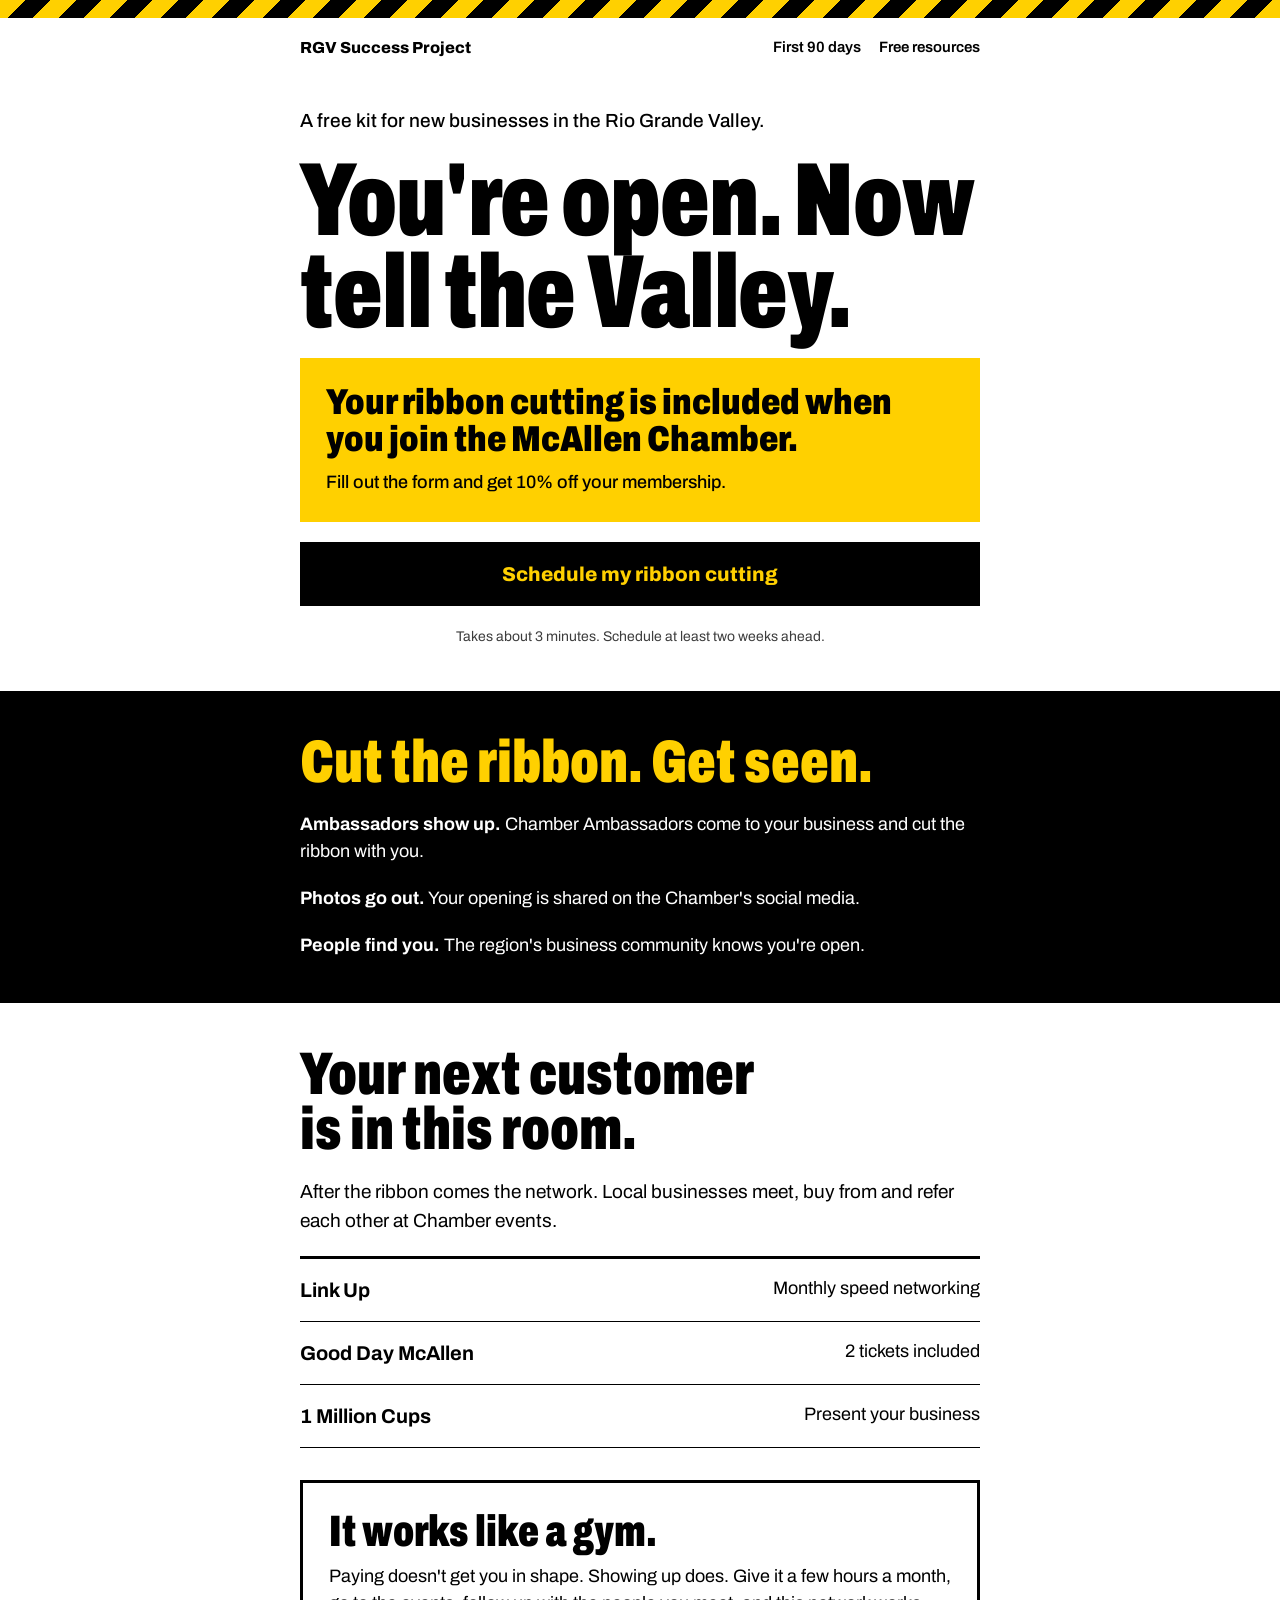
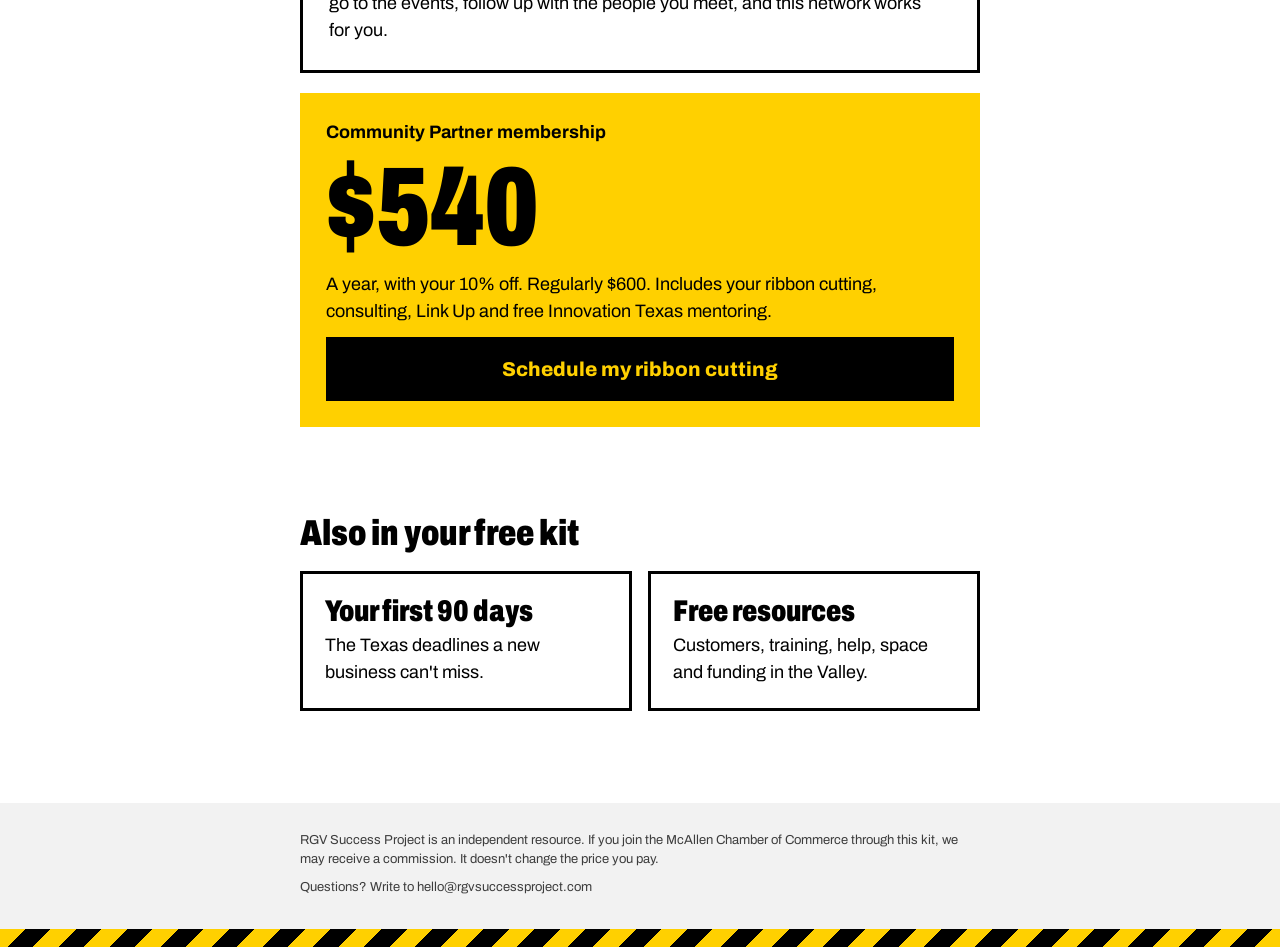
==== index.html @ 072a5bae "Add files via upload" ====
<!doctype html>
<html lang="en">
<head>
<meta charset="utf-8">
<meta name="viewport" content="width=device-width, initial-scale=1">
<title>RGV Success Project</title>
<meta name="description" content="A free kit for new businesses in the Rio Grande Valley: your ribbon cutting, your first 90 days and free local resources.">
<meta property="og:title" content="RGV Success Project">
<meta property="og:description" content="A free kit for new businesses in the Rio Grande Valley: your ribbon cutting, your first 90 days and free local resources.">
<link rel="icon" href="data:image/svg+xml,%3Csvg xmlns='http://www.w3.org/2000/svg' viewBox='0 0 32 32'%3E%3Crect width='32' height='32' fill='%23FFD000'/%3E%3Cpath d='M0 32L32 0v10L10 32z' fill='%23000'/%3E%3C/svg%3E">
<link rel="preconnect" href="https://fonts.googleapis.com">
<link rel="preconnect" href="https://fonts.gstatic.com" crossorigin>
<link rel="stylesheet" href="https://fonts.googleapis.com/css2?family=Archivo:wdth,wght@62..125,400..900&display=swap">
<link rel="stylesheet" href="style.css">
</head>
<body>
<div class="stripe"></div>
<header class="wrap top">
<a class="brand" href="./">RGV Success Project</a>
<nav class="nav"><a href="checklist/">First 90 days</a><a href="resources/">Free resources</a></nav>
</header>
<main>
<section class="wrap section" style="padding-top:28px">
<p style="font-size:19px;font-weight:500">A free kit for new businesses in the Rio Grande Valley.</p>
<h1 class="big">You&#39;re open. Now tell the Valley.</h1>
<div class="box-sun">
<div class="h3" style="font-stretch:80%;line-height:1.02">Your ribbon cutting is included when you join the McAllen Chamber.</div>
<p style="font-weight:500">Fill out the form and get 10% off your membership.</p>
</div>
<a class="btn" href="https://forms.gle/CHQtYJaeCCnxUNzc7">Schedule my ribbon cutting</a>
<p class="note" style="text-align:center">Takes about 3 minutes. Schedule at least two weeks ahead.</p>
</section>

<section class="dark"><div class="wrap section">
<h2 class="h2">Cut the ribbon. Get seen.</h2>
<p><strong>Ambassadors show up.</strong> Chamber Ambassadors come to your business and cut the ribbon with you.</p>
<p><strong>Photos go out.</strong> Your opening is shared on the Chamber&#39;s social media.</p>
<p><strong>People find you.</strong> The region&#39;s business community knows you&#39;re open.</p>
</div></section>

<section class="wrap section">
<h2 class="h2">Your next customer is in this room.</h2>
<p class="lead">After the ribbon comes the network. Local businesses meet, buy from and refer each other at Chamber events.</p>
<div class="rows">
<div class="row"><b>Link Up</b><span>Monthly speed networking</span></div>
<div class="row"><b>Good Day McAllen</b><span>2 tickets included</span></div>
<div class="row"><b>1 Million Cups</b><span>Present your business</span></div>
</div>
<div class="box-line" style="margin-top:12px">
<h2 class="h3" style="font-size:44px;font-stretch:70%">It works like a gym.</h2>
<p>Paying doesn&#39;t get you in shape. Showing up does. Give it a few hours a month, go to the events, follow up with the people you meet, and this network works for you.</p>
</div>
<div class="box-sun">
<div style="font-weight:700">Community Partner membership</div>
<div class="price">$540</div>
<p>A year, with your 10% off. Regularly $600. Includes your ribbon cutting, consulting, Link Up and free Innovation Texas mentoring.</p>
<a class="btn" href="https://forms.gle/CHQtYJaeCCnxUNzc7">Schedule my ribbon cutting</a>
</div>
</section>

<section class="wrap section">
<h2 class="h3">Also in your free kit</h2>
<div class="kit">
<a href="checklist/"><span class="h3">Your first 90 days</span><span>The Texas deadlines a new business can&#39;t miss.</span></a>
<a href="resources/"><span class="h3">Free resources</span><span>Customers, training, help, space and funding in the Valley.</span></a>
</div>
</section>
</main>
<footer class="foot"><div class="wrap">
<p>RGV Success Project is an independent resource. If you join the McAllen Chamber of Commerce through this kit, we may receive a commission. It doesn&#39;t change the price you pay.</p>
<p>Questions? Write to hello@rgvsuccessproject.com</p>
</div></footer>
<div class="stripe"></div>
</body>
</html>
---- style.css ----
:root{--ink:#000;--paper:#fff;--sun:#FFD000;--mist:#F2F2F2;--mute:#3D3D3D;--link:#1D4ED8;color-scheme:light}
*{box-sizing:border-box}
html{-webkit-text-size-adjust:100%}
body{margin:0;font-family:'Archivo',Arial,sans-serif;color:var(--ink);background:var(--paper);font-size:18px;line-height:1.5}
a{color:var(--link)}
h1,h2,h3{text-wrap:balance;margin:0}
p{text-wrap:pretty;margin:0}
.stripe{height:18px;background:repeating-linear-gradient(135deg,var(--sun) 0 18px,var(--ink) 18px 36px)}
.wrap{max-width:720px;margin:0 auto;padding-inline:20px}
.top{display:flex;justify-content:space-between;align-items:center;gap:16px;flex-wrap:wrap;padding-block:18px}
.brand{font-weight:800;font-size:16px;color:var(--ink);text-decoration:none}
.nav{display:flex;gap:18px;font-size:15px;font-weight:600}
.nav a{color:var(--ink);text-decoration:none;border-bottom:2px solid transparent}
.nav a:hover,.nav a[aria-current]{border-color:var(--ink)}
.big{font-size:clamp(56px,14vw,104px);line-height:.88;font-weight:900;font-stretch:70%;letter-spacing:-.01em}
.h2{font-size:clamp(40px,9vw,60px);line-height:.92;font-weight:900;font-stretch:70%}
.h3{font-size:clamp(28px,6vw,36px);line-height:1;font-weight:900;font-stretch:75%}
.lead{font-size:19px;line-height:1.55;max-width:60ch}
.section{padding-block:44px;display:flex;flex-direction:column;gap:20px}
.dark{background:var(--ink);color:#fff}
.dark .h2{color:var(--sun)}
.box-sun{background:var(--sun);padding:26px;display:flex;flex-direction:column;gap:12px}
.box-line{border:3px solid var(--ink);padding:26px;display:flex;flex-direction:column;gap:10px}
.btn{display:flex;align-items:center;justify-content:center;min-height:64px;padding:0 20px;background:var(--ink);color:var(--sun);font-size:20px;font-weight:800;text-decoration:none;text-align:center}
.btn:hover{color:#fff}
.note{font-size:14px;color:var(--mute)}
.rows{display:flex;flex-direction:column;border-top:3px solid var(--ink)}
.row{padding:16px 0;border-bottom:1px solid var(--ink);display:flex;justify-content:space-between;gap:12px;flex-wrap:wrap}
.row b{font-size:20px}
.price{font-size:clamp(80px,20vw,112px);line-height:.9;font-weight:900;font-stretch:70%}
.steps{display:flex;flex-direction:column;gap:18px}
.step{display:flex;gap:16px;align-items:flex-start}
.num{flex:none;width:44px;height:44px;background:var(--ink);color:var(--sun);display:flex;align-items:center;justify-content:center;font-size:21px;font-weight:900}
.step-t{font-size:30px;line-height:1;font-weight:900;font-stretch:75%}
.kit{display:grid;grid-template-columns:repeat(auto-fit,minmax(240px,1fr));gap:16px}
.kit a{display:flex;flex-direction:column;gap:6px;padding:22px;border:3px solid var(--ink);color:var(--ink);text-decoration:none}
.kit a:hover{background:var(--sun)}
.kit .h3{font-size:30px}
.foot{margin-top:48px;background:var(--mist);padding-block:28px 32px;font-size:13px;line-height:1.5;color:var(--mute)}
.foot .wrap{display:flex;flex-direction:column;gap:8px}
.foot a{color:var(--mute)}
.label{font-size:13px;font-weight:800;letter-spacing:.08em;text-transform:uppercase;padding-top:28px}
.checks{display:flex;flex-direction:column;border-top:3px solid var(--ink)}
.checks label{display:flex;gap:14px;align-items:flex-start;padding:16px 0;border-bottom:1px solid var(--ink);cursor:pointer}
.checks input{flex:none;width:24px;height:24px;margin:2px 0 0;accent-color:var(--ink)}
.checks input:checked+span{text-decoration:line-through;color:var(--mute)}
.chips{display:flex;flex-wrap:wrap;gap:8px}
.chips a{padding:8px 14px;border:2px solid var(--ink);color:var(--ink);text-decoration:none;font-weight:700;font-size:15px}
.chips a:hover{background:var(--sun)}
.cards{display:flex;flex-direction:column;border-top:3px solid var(--ink)}
.card{padding:18px 0;border-bottom:1px solid var(--ink);display:flex;flex-direction:column;gap:4px}
.card-h{display:flex;justify-content:space-between;align-items:baseline;gap:12px;flex-wrap:wrap}
.card-h b{font-size:20px}
.tag{flex:none;padding:3px 9px;background:var(--sun);font-size:13px;font-weight:800}
.tag.free{background:var(--ink);color:var(--sun)}
h2[id]{scroll-margin-top:16px}
@media (max-width:480px){body{font-size:17px}.box-sun,.box-line{padding:22px 18px}}
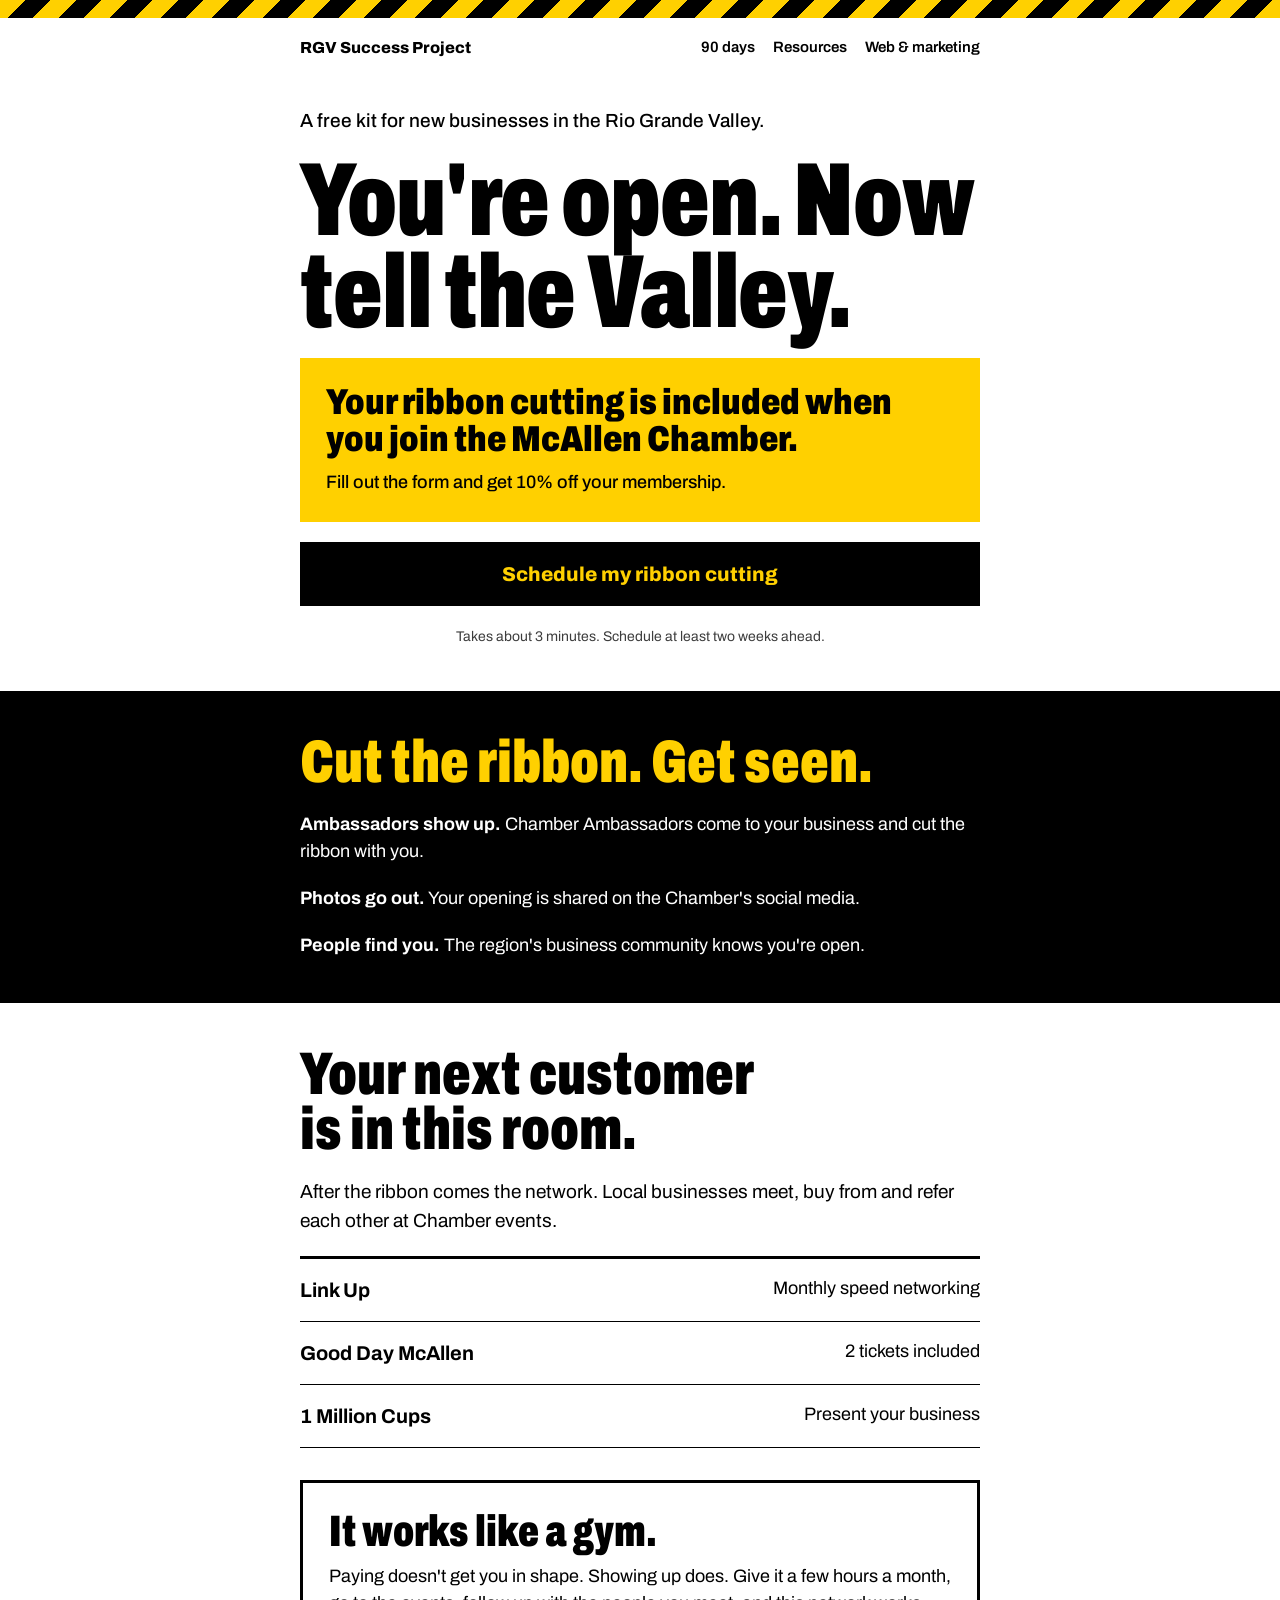
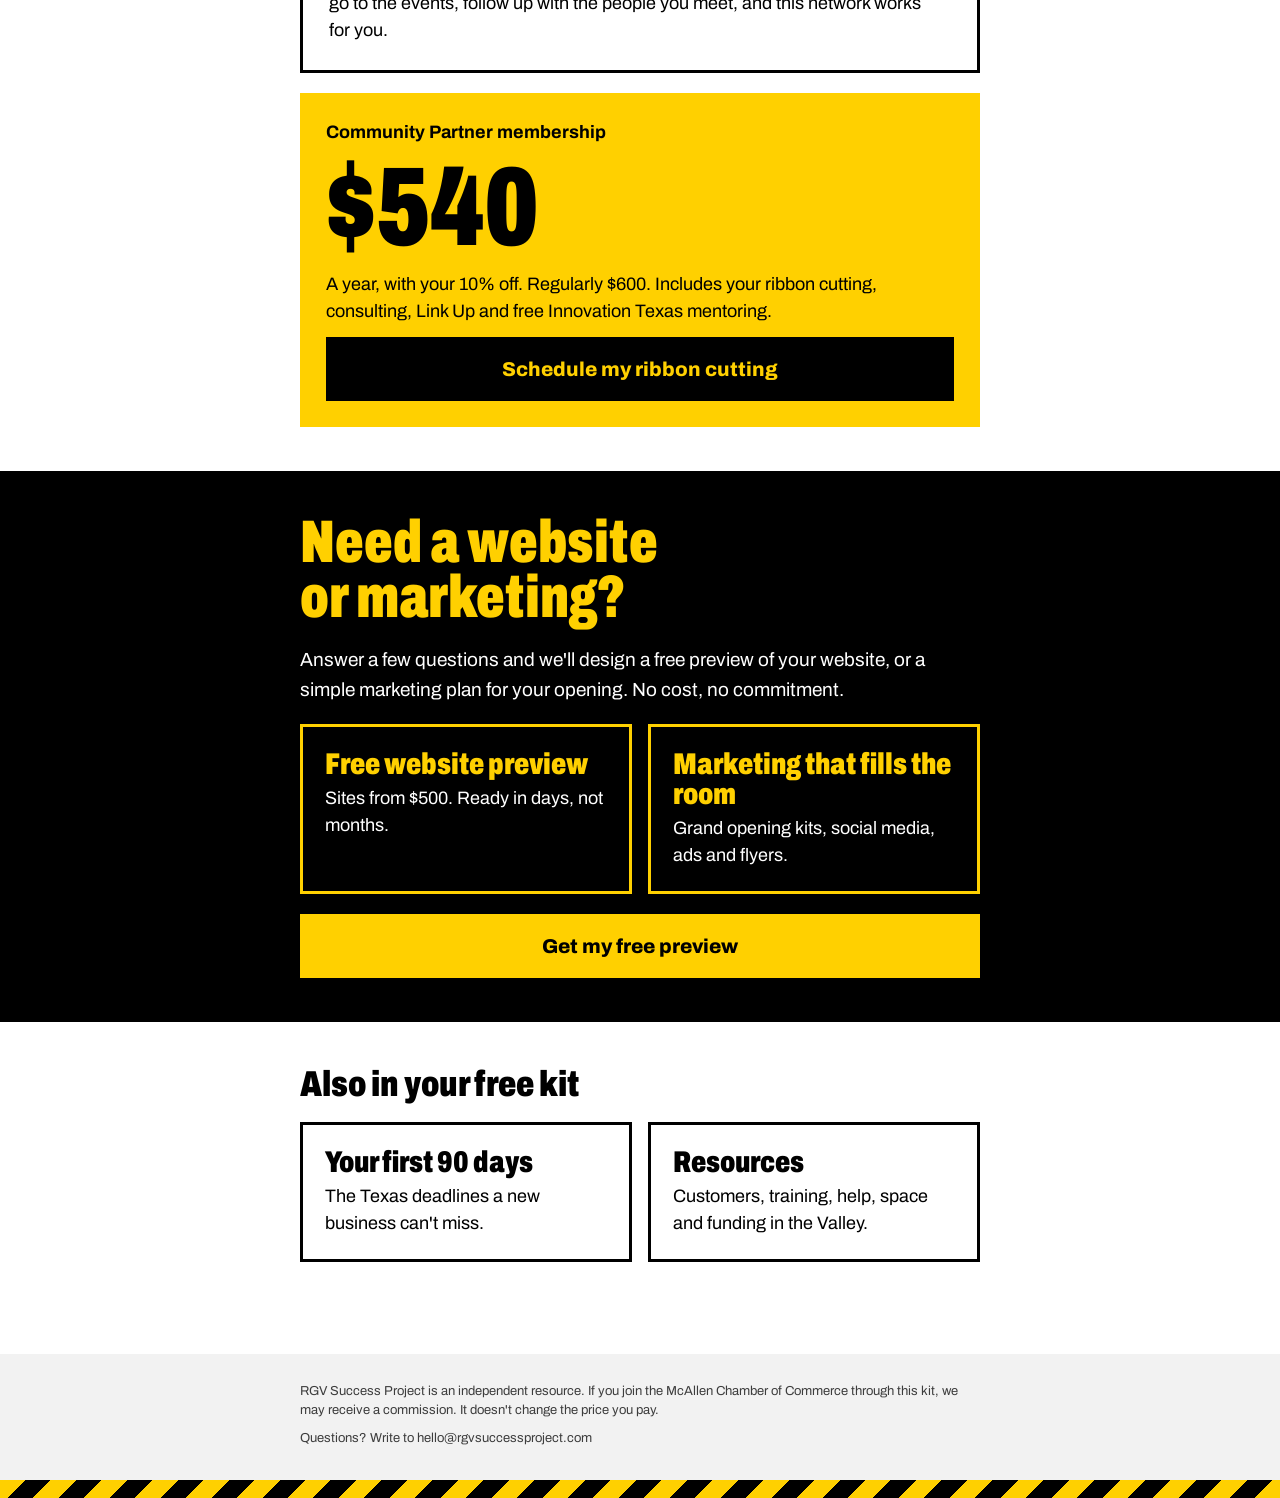
==== commit b1d2a610: "Add files via upload" ====
--- a/index.html
+++ b/index.html
@@ -17,7 +17,7 @@
 <div class="stripe"></div>
 <header class="wrap top">
 <a class="brand" href="./">RGV Success Project</a>
-<nav class="nav"><a href="checklist/">First 90 days</a><a href="resources/">Free resources</a></nav>
+<nav class="nav"><a href="checklist/">90 days</a><a href="resources/">Resources</a><a href="grow/">Web &amp; marketing</a></nav>
 </header>
 <main>
 <section class="wrap section" style="padding-top:28px">
@@ -58,11 +58,21 @@
 </div>
 </section>
 
+<section class="dark"><div class="wrap section">
+<h2 class="h2">Need a website or marketing?</h2>
+<p class="lead">Answer a few questions and we&#39;ll design a free preview of your website, or a simple marketing plan for your opening. No cost, no commitment.</p>
+<div class="kit">
+<a href="grow/#web" style="border-color:var(--sun);color:#fff"><span class="h3" style="color:var(--sun)">Free website preview</span><span>Sites from $500. Ready in days, not months.</span></a>
+<a href="grow/#marketing" style="border-color:var(--sun);color:#fff"><span class="h3" style="color:var(--sun)">Marketing that fills the room</span><span>Grand opening kits, social media, ads and flyers.</span></a>
+</div>
+<a class="btn" href="https://forms.gle/cYL2gvpMyrDG8BC86" style="background:var(--sun);color:var(--ink)">Get my free preview</a>
+</div></section>
+
 <section class="wrap section">
 <h2 class="h3">Also in your free kit</h2>
 <div class="kit">
 <a href="checklist/"><span class="h3">Your first 90 days</span><span>The Texas deadlines a new business can&#39;t miss.</span></a>
-<a href="resources/"><span class="h3">Free resources</span><span>Customers, training, help, space and funding in the Valley.</span></a>
+<a href="resources/"><span class="h3">Resources</span><span>Customers, training, help, space and funding in the Valley.</span></a>
 </div>
 </section>
 </main>
--- a/style.css
+++ b/style.css
@@ -54,4 +54,4 @@
 .tag{flex:none;padding:3px 9px;background:var(--sun);font-size:13px;font-weight:800}
 .tag.free{background:var(--ink);color:var(--sun)}
 h2[id]{scroll-margin-top:16px}
-@media (max-width:480px){body{font-size:17px}.box-sun,.box-line{padding:22px 18px}}
+@media (max-width:480px){body{font-size:17px}.nav{gap:14px;font-size:14px}.box-sun,.box-line{padding:22px 18px}}
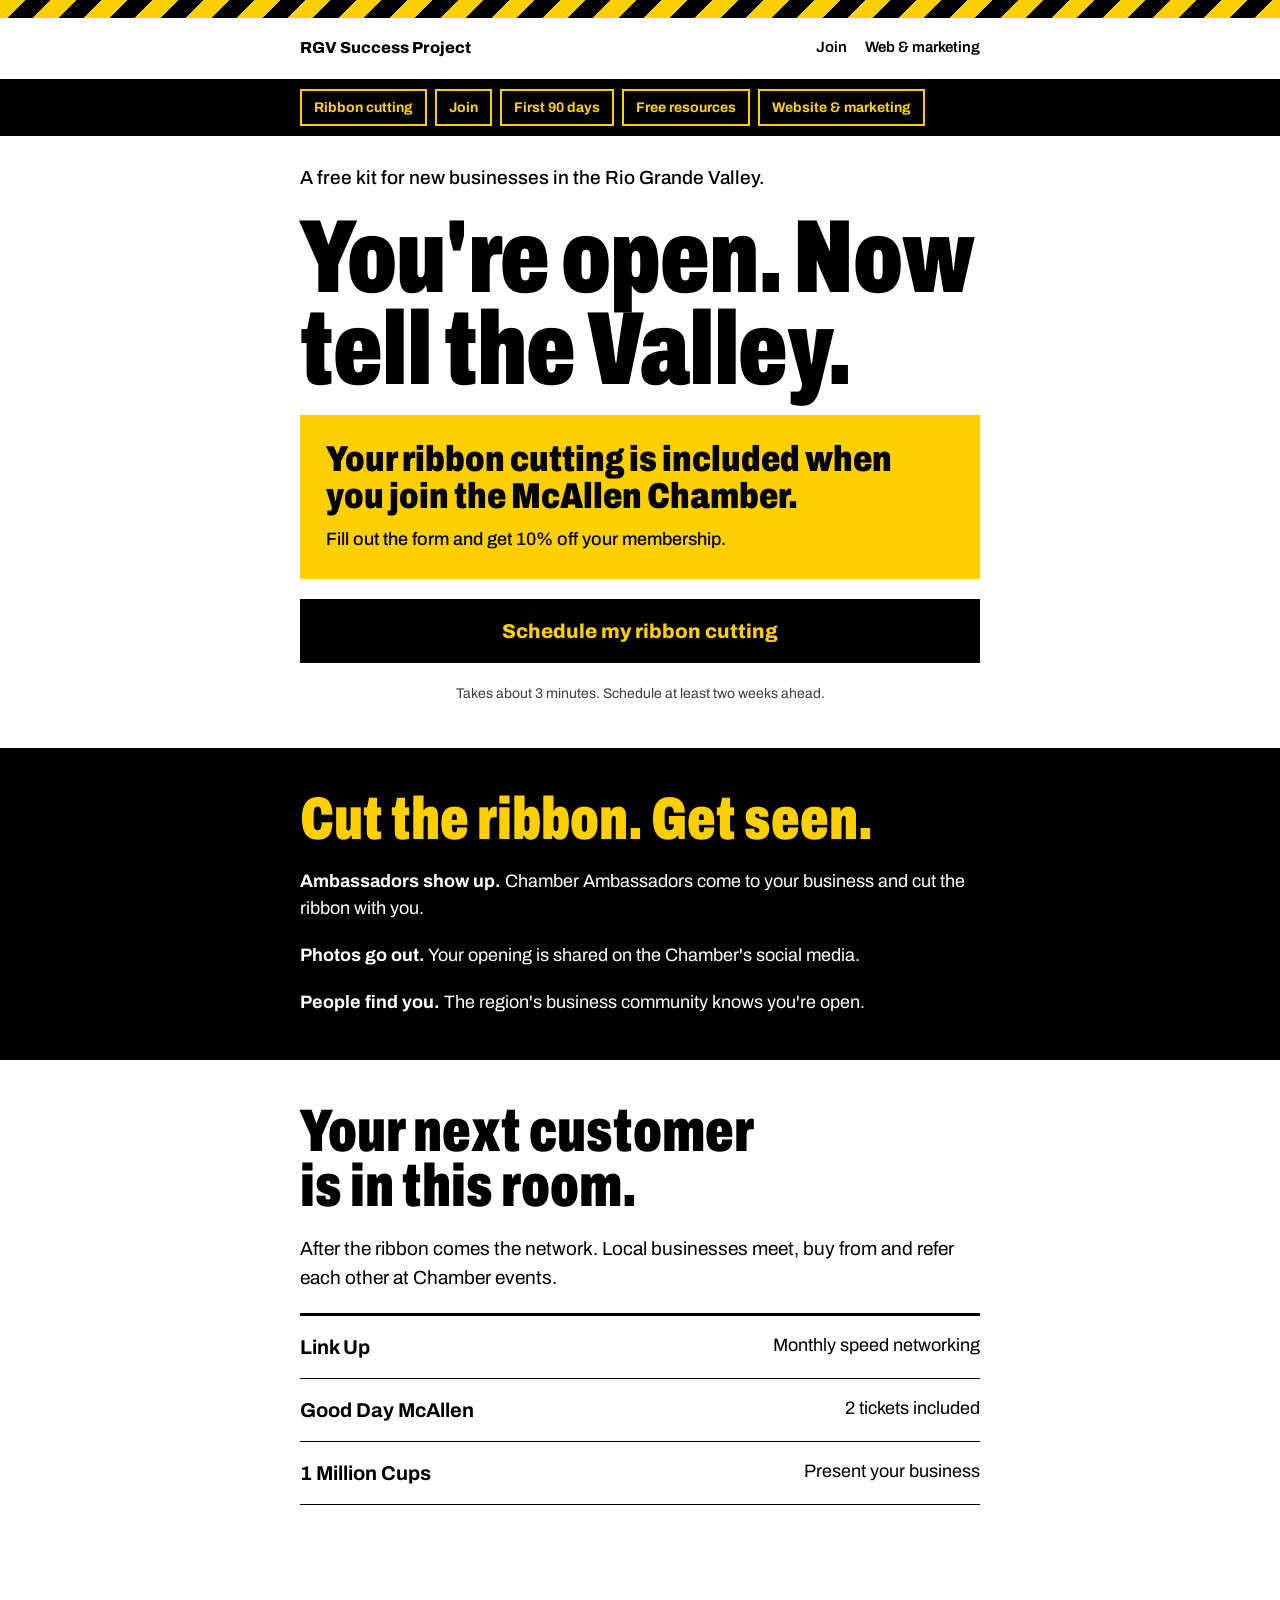
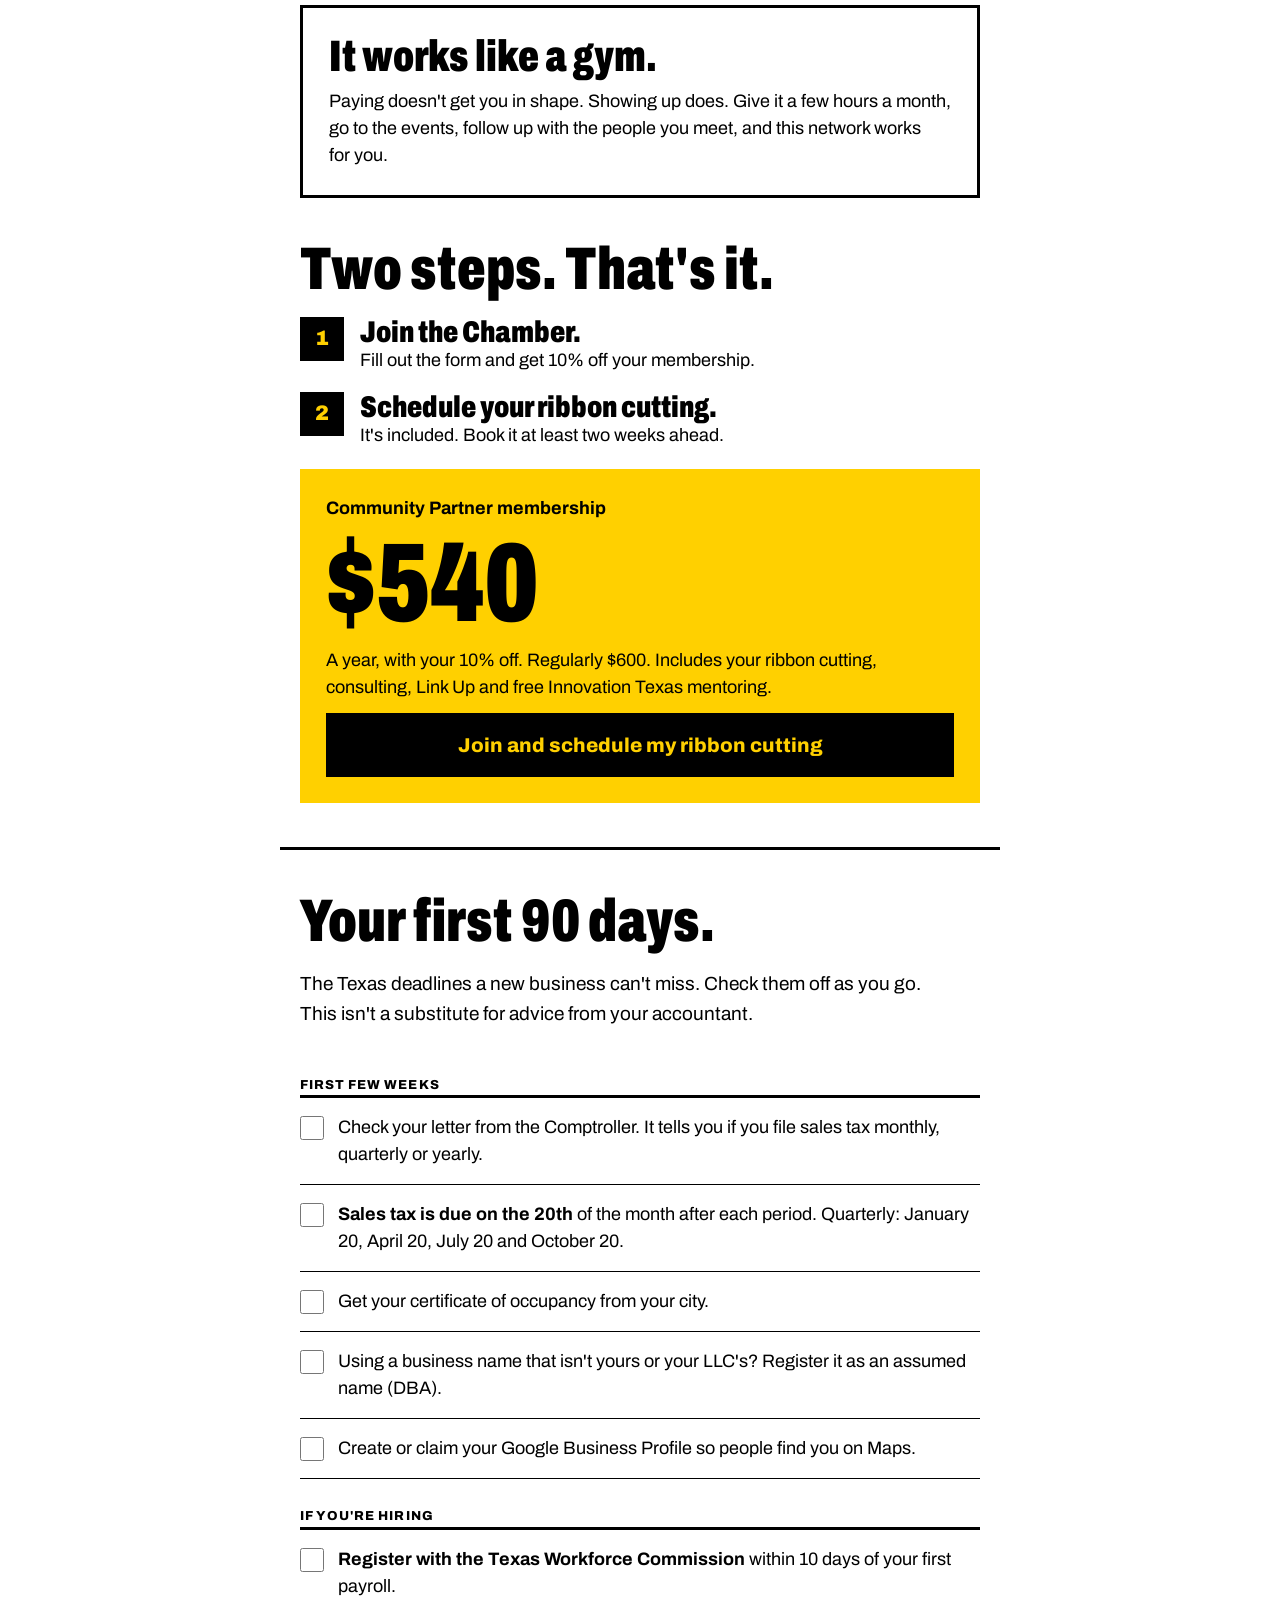
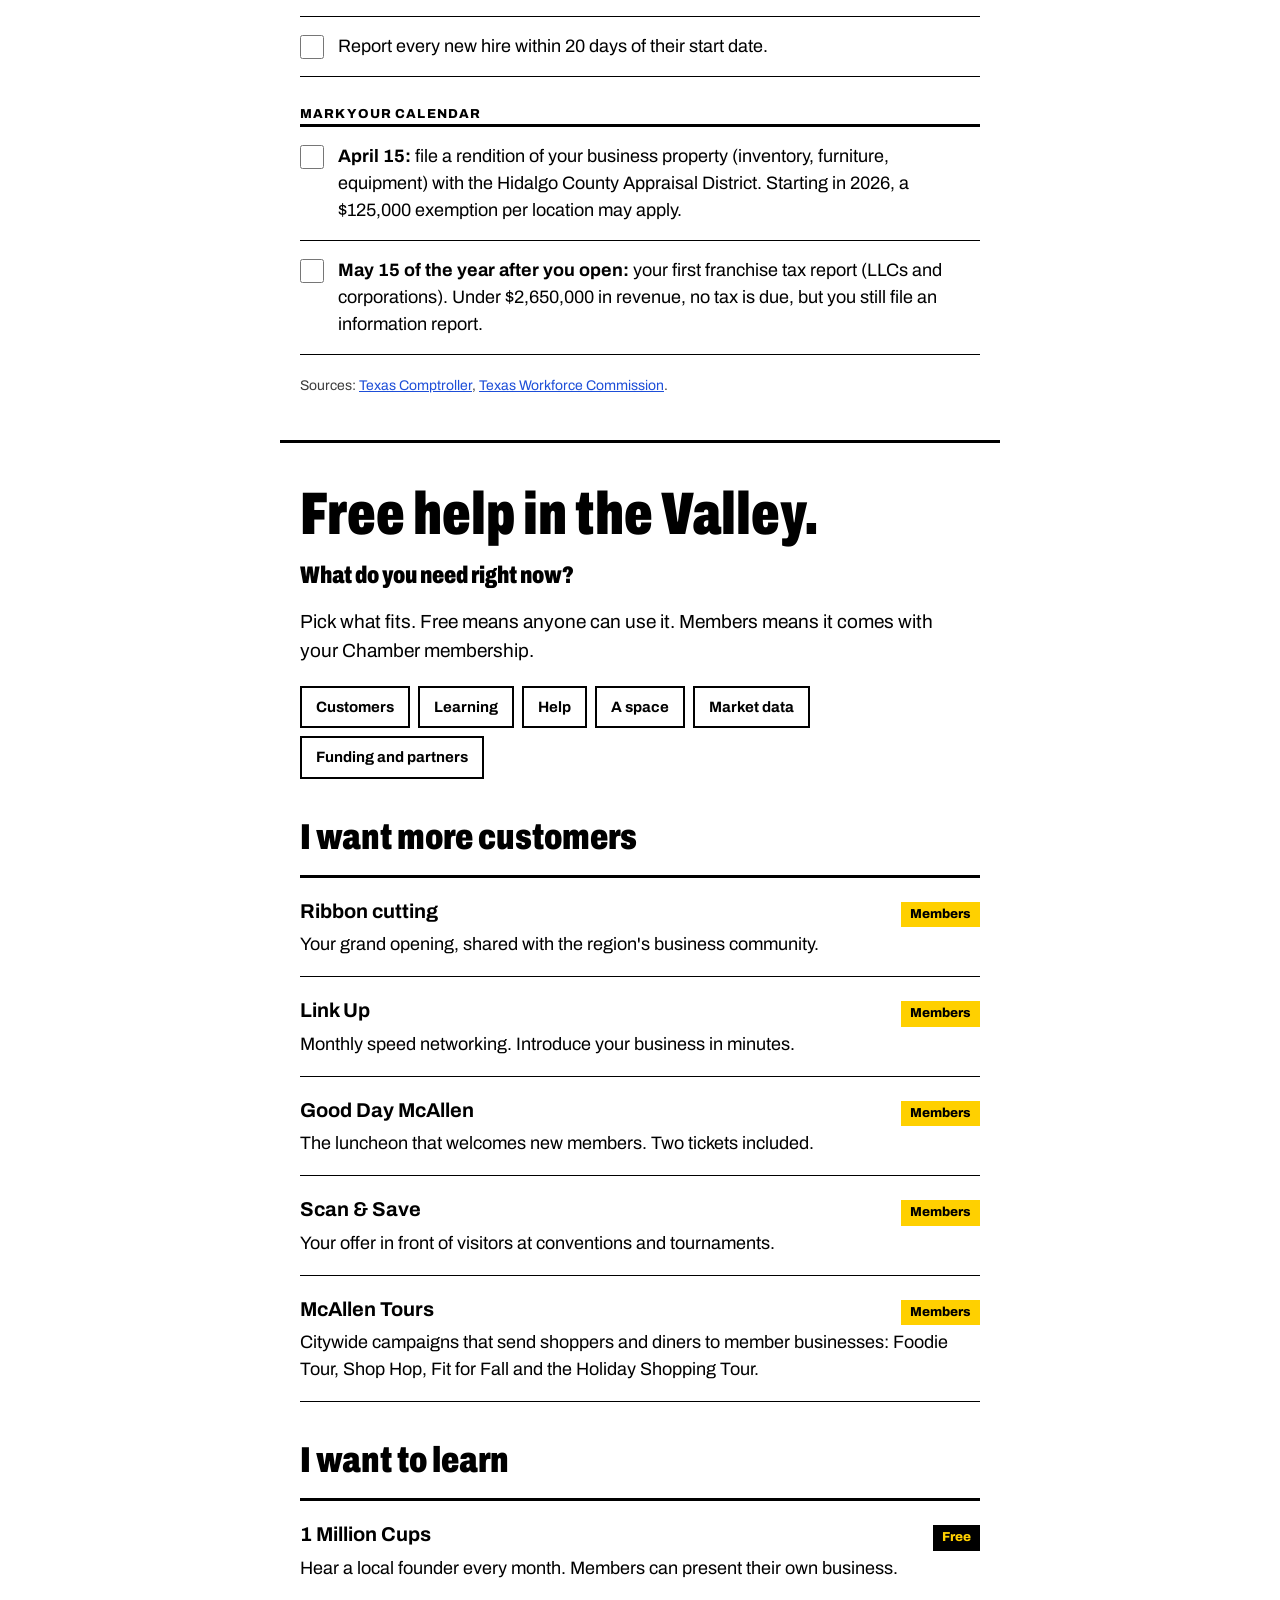
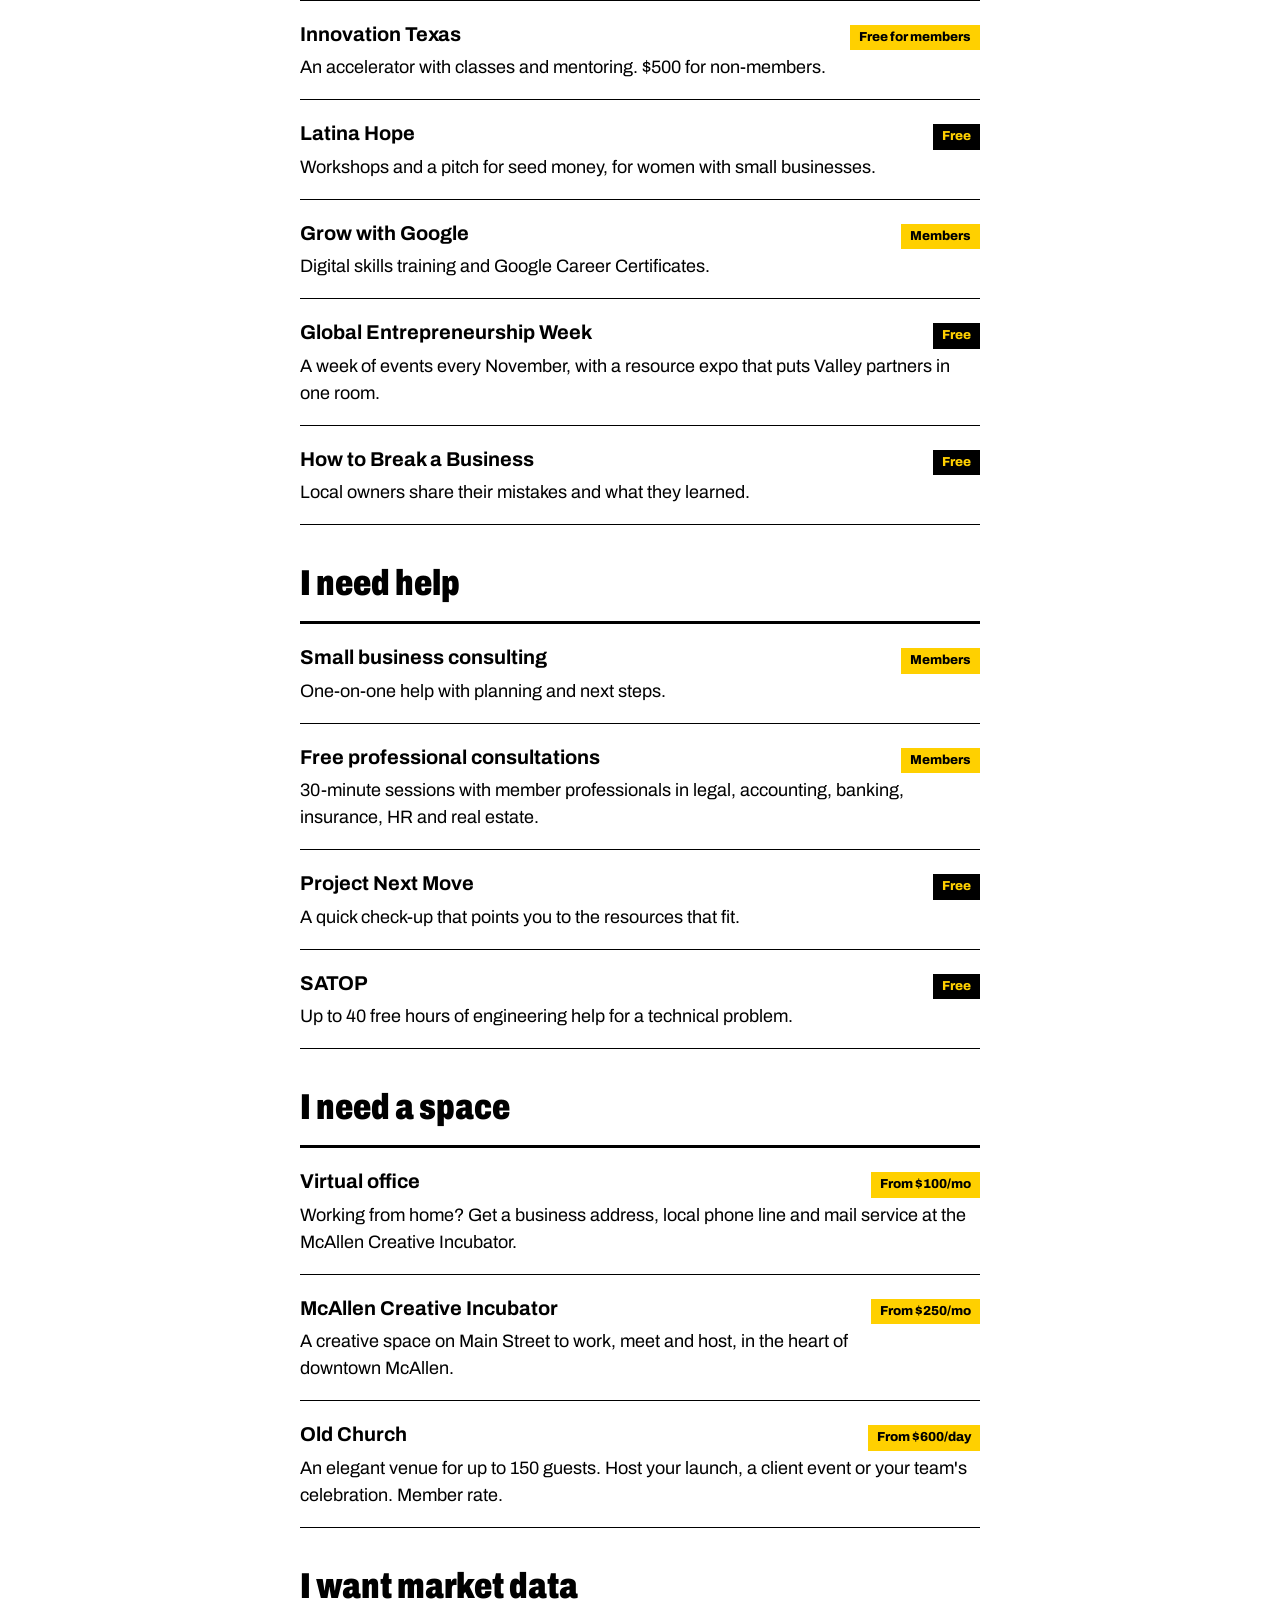
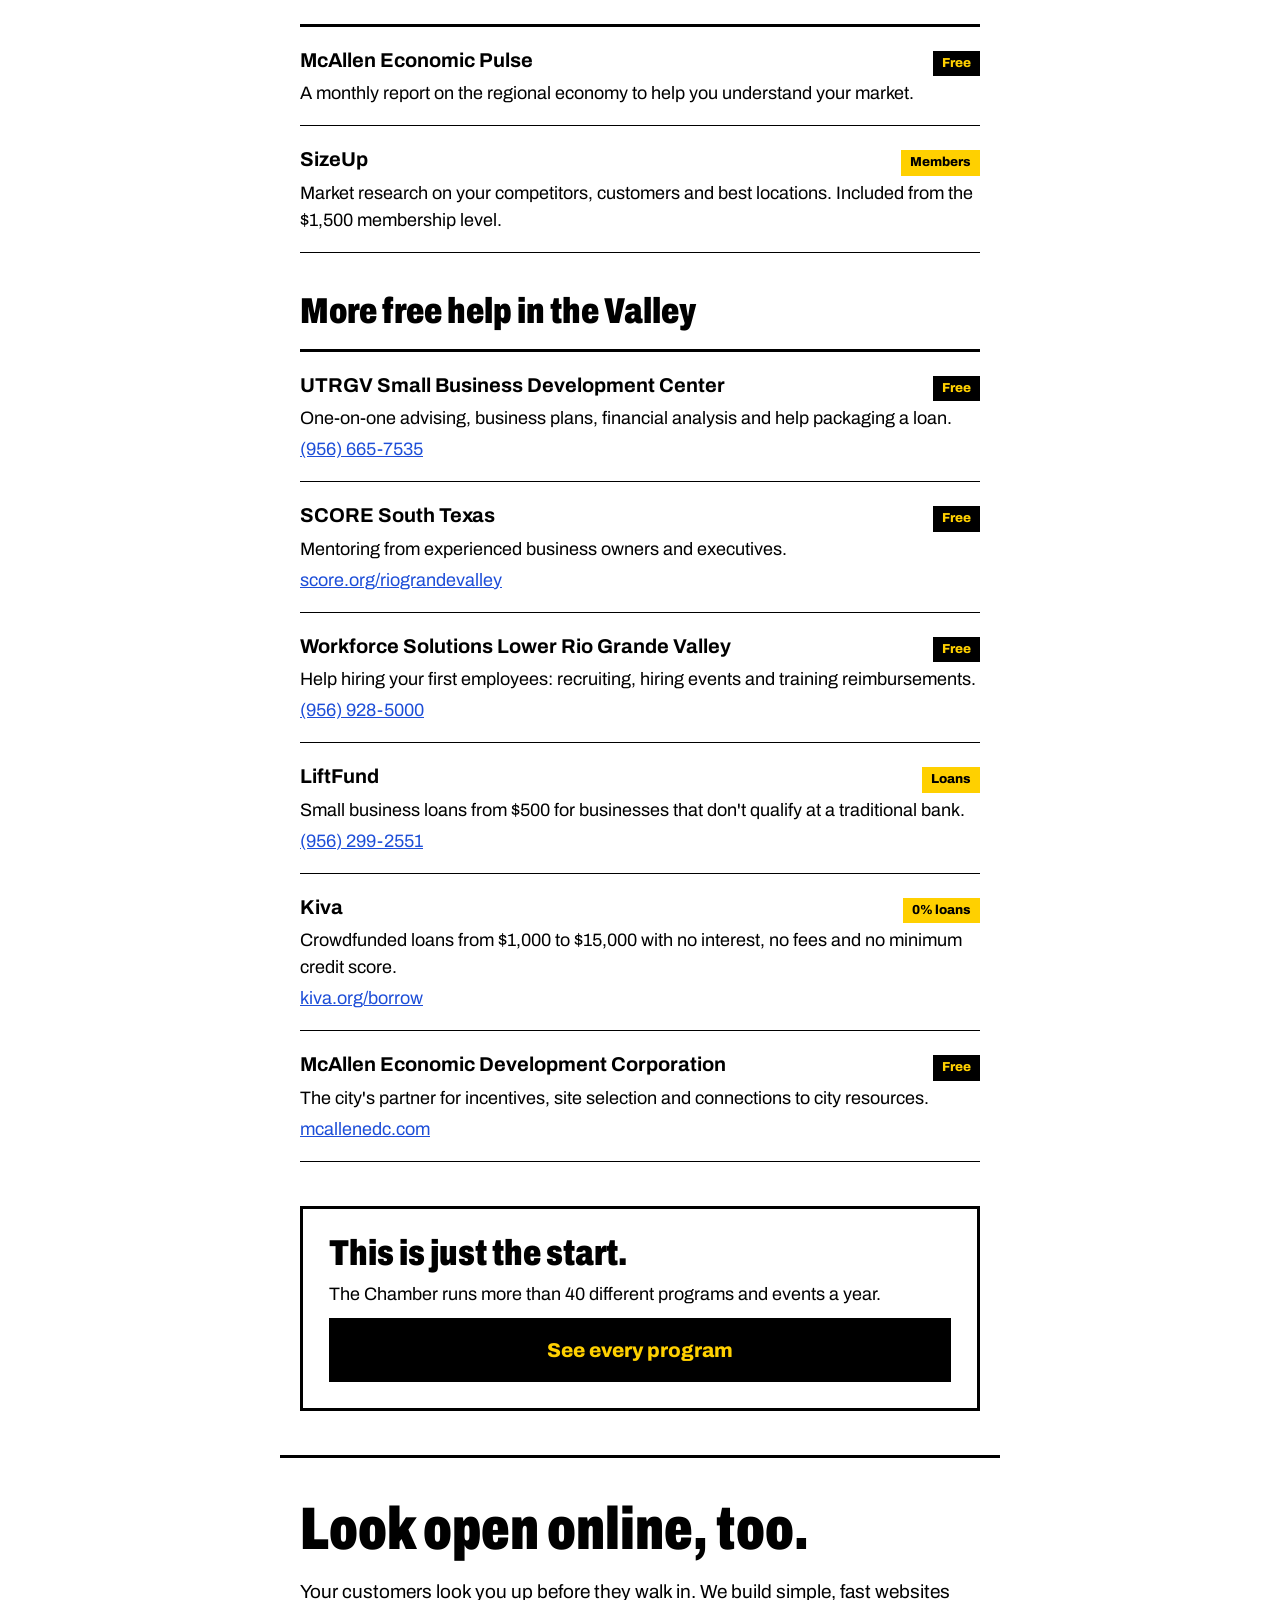
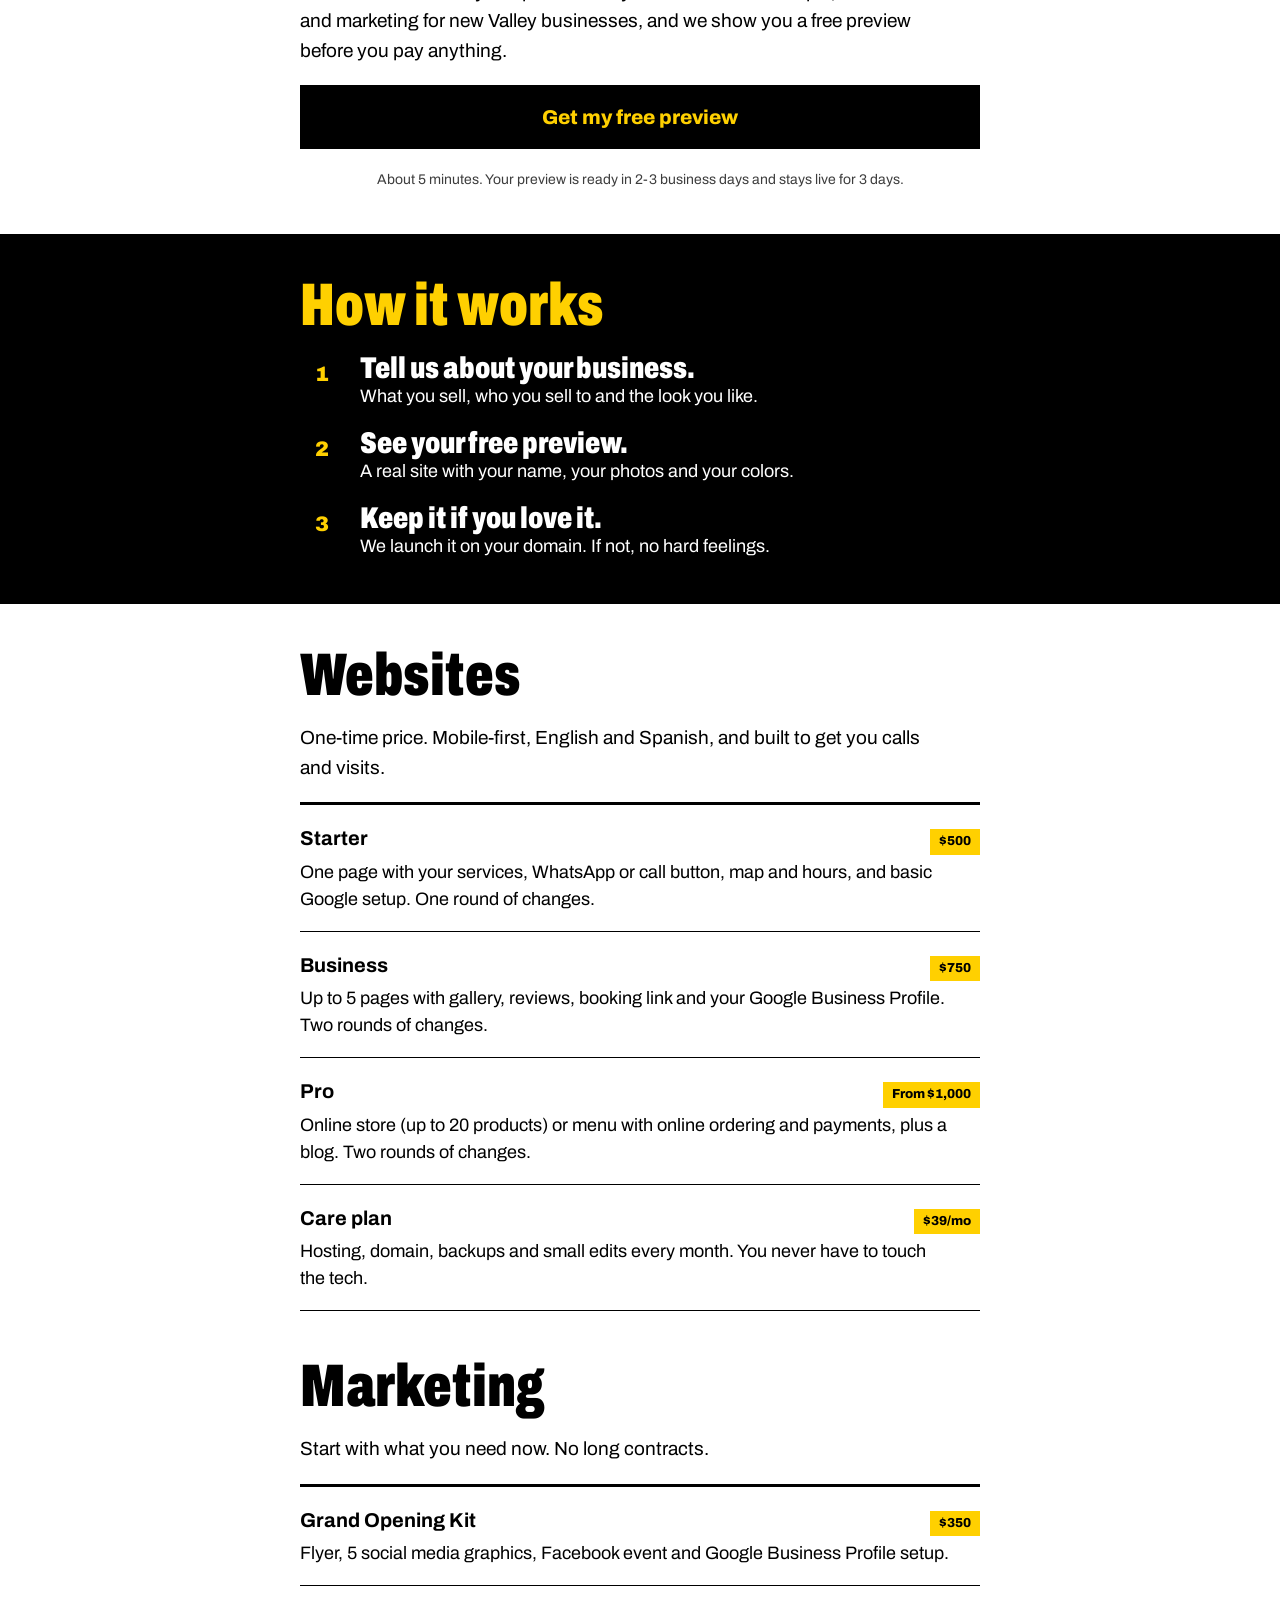
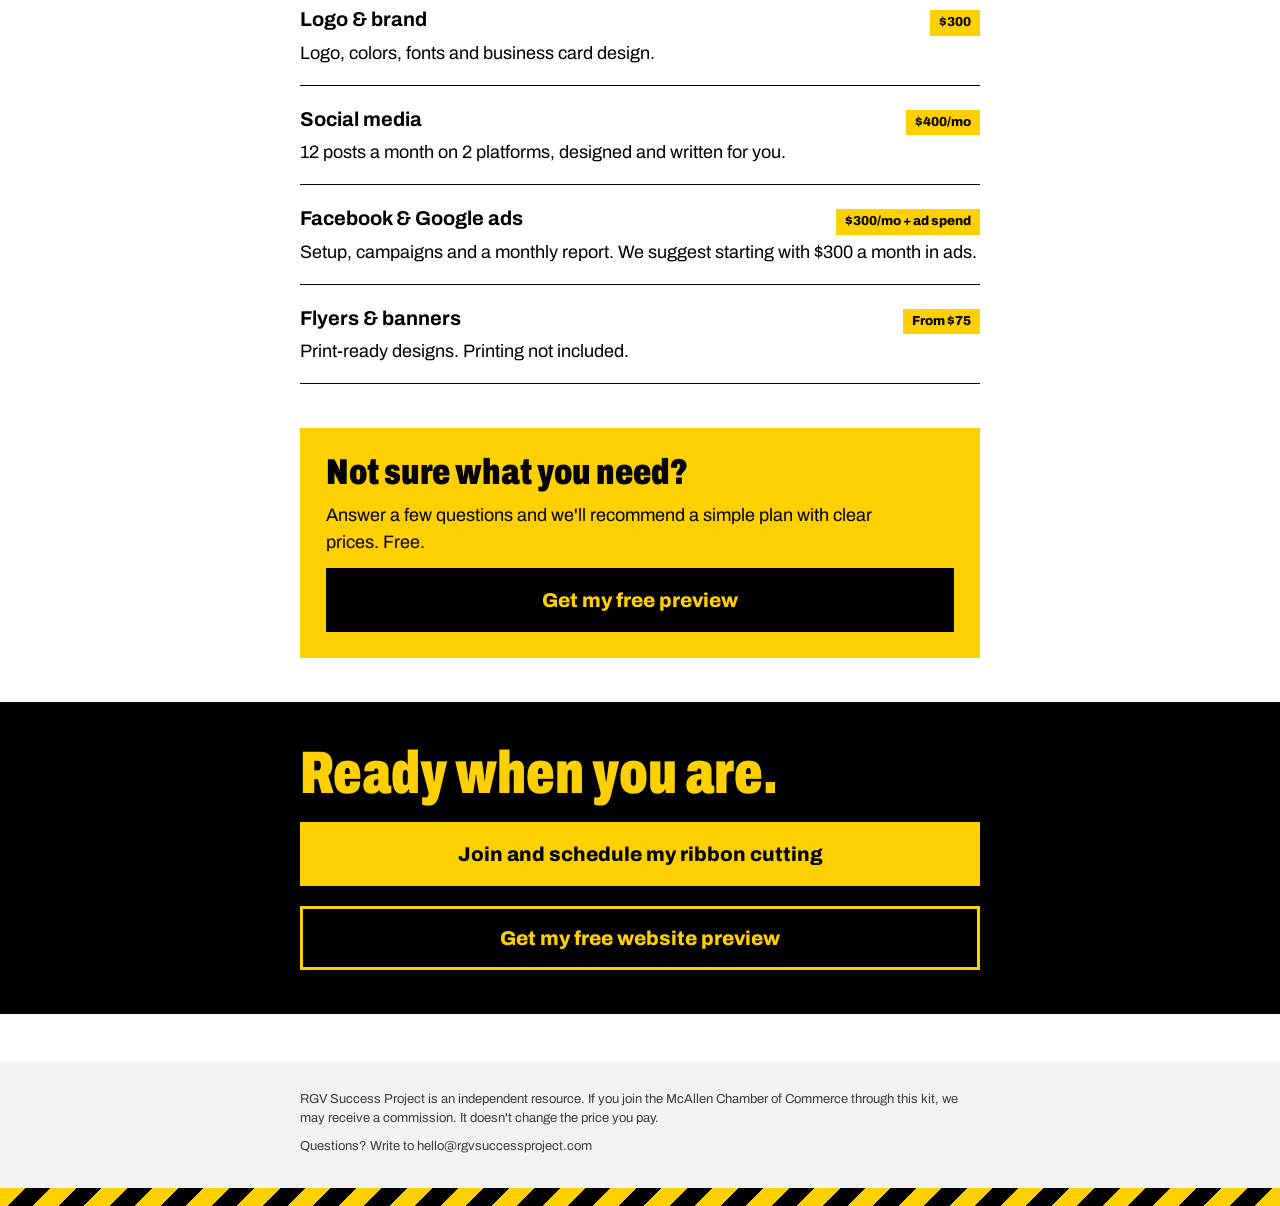
==== commit 0d4af637: "Add files via upload" ====
--- a/index.html
+++ b/index.html
@@ -12,15 +12,30 @@
 <link rel="preconnect" href="https://fonts.gstatic.com" crossorigin>
 <link rel="stylesheet" href="https://fonts.googleapis.com/css2?family=Archivo:wdth,wght@62..125,400..900&display=swap">
 <link rel="stylesheet" href="style.css">
+<!-- Google tag (gtag.js) -->
+<script async src="https://www.googletagmanager.com/gtag/js?id=G-5PVTMJ2XBE"></script>
+<script>
+  window.dataLayer = window.dataLayer || [];
+  function gtag(){dataLayer.push(arguments);}
+  gtag('js', new Date());
+  gtag('config', 'G-5PVTMJ2XBE');
+  document.addEventListener('click', function (e) {
+    var a = e.target.closest('a');
+    if (a && /forms\.gle|docs\.google/.test(a.href)) gtag('event', 'form_click', { link_text: a.textContent.trim(), link_url: a.href });
+  });
+</script>
 </head>
 <body>
 <div class="stripe"></div>
 <header class="wrap top">
 <a class="brand" href="./">RGV Success Project</a>
-<nav class="nav"><a href="checklist/">90 days</a><a href="resources/">Resources</a><a href="grow/">Web &amp; marketing</a></nav>
+<nav class="nav"><a href="#join">Join</a><a href="#grow">Web &amp; marketing</a></nav>
 </header>
+<nav class="jump" aria-label="Sections"><div class="wrap jump-in">
+<a href="#ribbon">Ribbon cutting</a><a href="#join">Join</a><a href="#checklist">First 90 days</a><a href="#resources">Free resources</a><a href="#grow">Website &amp; marketing</a>
+</div></nav>
 <main>
-<section class="wrap section" style="padding-top:28px">
+<section id="ribbon" class="wrap section" style="padding-top:28px">
 <p style="font-size:19px;font-weight:500">A free kit for new businesses in the Rio Grande Valley.</p>
 <h1 class="big">You&#39;re open. Now tell the Valley.</h1>
 <div class="box-sun">
@@ -38,7 +53,7 @@
 <p><strong>People find you.</strong> The region&#39;s business community knows you&#39;re open.</p>
 </div></section>
 
-<section class="wrap section">
+<section id="network" class="wrap section">
 <h2 class="h2">Your next customer is in this room.</h2>
 <p class="lead">After the ribbon comes the network. Local businesses meet, buy from and refer each other at Chamber events.</p>
 <div class="rows">
@@ -46,35 +61,125 @@
 <div class="row"><b>Good Day McAllen</b><span>2 tickets included</span></div>
 <div class="row"><b>1 Million Cups</b><span>Present your business</span></div>
 </div>
+</section>
+<section id="gym" class="wrap section">
 <div class="box-line" style="margin-top:12px">
 <h2 class="h3" style="font-size:44px;font-stretch:70%">It works like a gym.</h2>
 <p>Paying doesn&#39;t get you in shape. Showing up does. Give it a few hours a month, go to the events, follow up with the people you meet, and this network works for you.</p>
+</div>
+
+</section>
+<section id="join" class="wrap section" style="padding-top:0">
+<h2 class="h2">Two steps. That&#39;s it.</h2>
+<div class="steps">
+<div class="step"><div class="num">1</div><div><div class="step-t">Join the Chamber.</div><p>Fill out the form and get 10% off your membership.</p></div></div>
+<div class="step"><div class="num">2</div><div><div class="step-t">Schedule your ribbon cutting.</div><p>It&#39;s included. Book it at least two weeks ahead.</p></div></div>
 </div>
 <div class="box-sun">
 <div style="font-weight:700">Community Partner membership</div>
 <div class="price">$540</div>
 <p>A year, with your 10% off. Regularly $600. Includes your ribbon cutting, consulting, Link Up and free Innovation Texas mentoring.</p>
-<a class="btn" href="https://forms.gle/CHQtYJaeCCnxUNzc7">Schedule my ribbon cutting</a>
+<a class="btn" href="https://forms.gle/CHQtYJaeCCnxUNzc7">Join and schedule my ribbon cutting</a>
+</div>
+
+</section>
+
+<section id="checklist" class="wrap section" style="border-top:3px solid var(--ink)">
+<h2 class="h2">Your first 90 days.</h2>
+<p class="lead">The Texas deadlines a new business can&#39;t miss. Check them off as you go. This isn&#39;t a substitute for advice from your accountant.</p>
+<div>
+<div class="label">First few weeks</div>
+<div class="checks"><label><input type="checkbox"><span>Check your letter from the Comptroller. It tells you if you file sales tax monthly, quarterly or yearly.</span></label><label><input type="checkbox"><span><strong>Sales tax is due on the 20th</strong> of the month after each period. Quarterly: January 20, April 20, July 20 and October 20.</span></label><label><input type="checkbox"><span>Get your certificate of occupancy from your city.</span></label><label><input type="checkbox"><span>Using a business name that isn&#39;t yours or your LLC&#39;s? Register it as an assumed name (DBA).</span></label><label><input type="checkbox"><span>Create or claim your Google Business Profile so people find you on Maps.</span></label></div>
+<div class="label">If you&#39;re hiring</div>
+<div class="checks"><label><input type="checkbox"><span><strong>Register with the Texas Workforce Commission</strong> within 10 days of your first payroll.</span></label><label><input type="checkbox"><span>Report every new hire within 20 days of their start date.</span></label></div>
+<div class="label">Mark your calendar</div>
+<div class="checks"><label><input type="checkbox"><span><strong>April 15:</strong> file a rendition of your business property (inventory, furniture, equipment) with the Hidalgo County Appraisal District. Starting in 2026, a $125,000 exemption per location may apply.</span></label><label><input type="checkbox"><span><strong>May 15 of the year after you open:</strong> your first franchise tax report (LLCs and corporations). Under $2,650,000 in revenue, no tax is due, but you still file an information report.</span></label></div>
+</div>
+<p class="note">Sources: <a href="https://comptroller.texas.gov/taxes/sales/">Texas Comptroller</a>, <a href="https://www.twc.texas.gov/programs/unemployment-tax/responsibilities-liable-employer">Texas Workforce Commission</a>.</p>
+</section>
+<script>
+(function(){var k="rgvsp-checklist",s={};try{s=JSON.parse(localStorage.getItem(k)||"{}")}catch(e){}
+document.querySelectorAll(".checks input").forEach(function(b,i){b.checked=!!s[i];b.addEventListener("change",function(){s[i]=b.checked;try{localStorage.setItem(k,JSON.stringify(s))}catch(e){}})})})();
+</script>
+
+<section id="resources" class="wrap section" style="border-top:3px solid var(--ink)">
+<h2 class="h2">Free help in the Valley.</h2><p class="h3" style="font-size:24px">What do you need right now?</p>
+<p class="lead">Pick what fits. Free means anyone can use it. Members means it comes with your Chamber membership.</p>
+<nav class="chips"><a href="#customers">Customers</a><a href="#learn">Learning</a><a href="#help">Help</a><a href="#space">A space</a><a href="#data">Market data</a><a href="#partners">Funding and partners</a></nav>
+
+<h2 id="customers" class="h3" style="padding-top:20px">I want more customers</h2>
+<div class="cards"><div class="card"><div class="card-h"><b>Ribbon cutting</b><span class="tag">Members</span></div><p>Your grand opening, shared with the region&#39;s business community.</p></div><div class="card"><div class="card-h"><b>Link Up</b><span class="tag">Members</span></div><p>Monthly speed networking. Introduce your business in minutes.</p></div><div class="card"><div class="card-h"><b>Good Day McAllen</b><span class="tag">Members</span></div><p>The luncheon that welcomes new members. Two tickets included.</p></div><div class="card"><div class="card-h"><b>Scan &amp; Save</b><span class="tag">Members</span></div><p>Your offer in front of visitors at conventions and tournaments.</p></div><div class="card"><div class="card-h"><b>McAllen Tours</b><span class="tag">Members</span></div><p>Citywide campaigns that send shoppers and diners to member businesses: Foodie Tour, Shop Hop, Fit for Fall and the Holiday Shopping Tour.</p></div></div>
+
+<h2 id="learn" class="h3" style="padding-top:20px">I want to learn</h2>
+<div class="cards"><div class="card"><div class="card-h"><b>1 Million Cups</b><span class="tag free">Free</span></div><p>Hear a local founder every month. Members can present their own business.</p></div><div class="card"><div class="card-h"><b>Innovation Texas</b><span class="tag">Free for members</span></div><p>An accelerator with classes and mentoring. $500 for non-members.</p></div><div class="card"><div class="card-h"><b>Latina Hope</b><span class="tag free">Free</span></div><p>Workshops and a pitch for seed money, for women with small businesses.</p></div><div class="card"><div class="card-h"><b>Grow with Google</b><span class="tag">Members</span></div><p>Digital skills training and Google Career Certificates.</p></div><div class="card"><div class="card-h"><b>Global Entrepreneurship Week</b><span class="tag free">Free</span></div><p>A week of events every November, with a resource expo that puts Valley partners in one room.</p></div><div class="card"><div class="card-h"><b>How to Break a Business</b><span class="tag free">Free</span></div><p>Local owners share their mistakes and what they learned.</p></div></div>
+
+<h2 id="help" class="h3" style="padding-top:20px">I need help</h2>
+<div class="cards"><div class="card"><div class="card-h"><b>Small business consulting</b><span class="tag">Members</span></div><p>One-on-one help with planning and next steps.</p></div><div class="card"><div class="card-h"><b>Free professional consultations</b><span class="tag">Members</span></div><p>30-minute sessions with member professionals in legal, accounting, banking, insurance, HR and real estate.</p></div><div class="card"><div class="card-h"><b>Project Next Move</b><span class="tag free">Free</span></div><p>A quick check-up that points you to the resources that fit.</p></div><div class="card"><div class="card-h"><b>SATOP</b><span class="tag free">Free</span></div><p>Up to 40 free hours of engineering help for a technical problem.</p></div></div>
+
+<h2 id="space" class="h3" style="padding-top:20px">I need a space</h2>
+<div class="cards"><div class="card"><div class="card-h"><b>Virtual office</b><span class="tag">From $100/mo</span></div><p>Working from home? Get a business address, local phone line and mail service at the McAllen Creative Incubator.</p></div><div class="card"><div class="card-h"><b>McAllen Creative Incubator</b><span class="tag">From $250/mo</span></div><p>A creative space on Main Street to work, meet and host, in the heart of downtown McAllen.</p></div><div class="card"><div class="card-h"><b>Old Church</b><span class="tag">From $600/day</span></div><p>An elegant venue for up to 150 guests. Host your launch, a client event or your team&#39;s celebration. Member rate.</p></div></div>
+
+<h2 id="data" class="h3" style="padding-top:20px">I want market data</h2>
+<div class="cards"><div class="card"><div class="card-h"><b>McAllen Economic Pulse</b><span class="tag free">Free</span></div><p>A monthly report on the regional economy to help you understand your market.</p></div><div class="card"><div class="card-h"><b>SizeUp</b><span class="tag">Members</span></div><p>Market research on your competitors, customers and best locations. Included from the $1,500 membership level.</p></div></div>
+
+<h2 id="partners" class="h3" style="padding-top:20px">More free help in the Valley</h2>
+<div class="cards"><div class="card"><div class="card-h"><b>UTRGV Small Business Development Center</b><span class="tag free">Free</span></div><p>One-on-one advising, business plans, financial analysis and help packaging a loan.</p><div><a href="tel:+19566657535">(956) 665-7535</a></div></div><div class="card"><div class="card-h"><b>SCORE South Texas</b><span class="tag free">Free</span></div><p>Mentoring from experienced business owners and executives.</p><div><a href="https://www.score.org/riograndevalley">score.org/riograndevalley</a></div></div><div class="card"><div class="card-h"><b>Workforce Solutions Lower Rio Grande Valley</b><span class="tag free">Free</span></div><p>Help hiring your first employees: recruiting, hiring events and training reimbursements.</p><div><a href="tel:+19569285000">(956) 928-5000</a></div></div><div class="card"><div class="card-h"><b>LiftFund</b><span class="tag">Loans</span></div><p>Small business loans from $500 for businesses that don&#39;t qualify at a traditional bank.</p><div><a href="tel:+19562992551">(956) 299-2551</a></div></div><div class="card"><div class="card-h"><b>Kiva</b><span class="tag">0% loans</span></div><p>Crowdfunded loans from $1,000 to $15,000 with no interest, no fees and no minimum credit score.</p><div><a href="https://www.kiva.org/borrow">kiva.org/borrow</a></div></div><div class="card"><div class="card-h"><b>McAllen Economic Development Corporation</b><span class="tag free">Free</span></div><p>The city&#39;s partner for incentives, site selection and connections to city resources.</p><div><a href="https://www.mcallenedc.com">mcallenedc.com</a></div></div></div>
+
+<div class="box-line" style="margin-top:24px">
+<h2 class="h3">This is just the start.</h2>
+<p>The Chamber runs more than 40 different programs and events a year.</p>
+<a class="btn" href="https://claude.ai/artifact/9AW9AS5KQerejAFcrM3hce">See every program</a>
 </div>
 </section>
 
+<section id="grow" class="wrap section" style="border-top:3px solid var(--ink)">
+<h2 class="h2">Look open online, too.</h2>
+<p class="lead">Your customers look you up before they walk in. We build simple, fast websites and marketing for new Valley businesses, and we show you a free preview before you pay anything.</p>
+<a class="btn" href="https://forms.gle/cYL2gvpMyrDG8BC86">Get my free preview</a>
+<p class="note" style="text-align:center">About 5 minutes. Your preview is ready in 2-3 business days and stays live for 3 days.</p>
+</section>
+
 <section class="dark"><div class="wrap section">
-<h2 class="h2">Need a website or marketing?</h2>
-<p class="lead">Answer a few questions and we&#39;ll design a free preview of your website, or a simple marketing plan for your opening. No cost, no commitment.</p>
-<div class="kit">
-<a href="grow/#web" style="border-color:var(--sun);color:#fff"><span class="h3" style="color:var(--sun)">Free website preview</span><span>Sites from $500. Ready in days, not months.</span></a>
-<a href="grow/#marketing" style="border-color:var(--sun);color:#fff"><span class="h3" style="color:var(--sun)">Marketing that fills the room</span><span>Grand opening kits, social media, ads and flyers.</span></a>
+<h2 class="h2">How it works</h2>
+<div class="steps">
+<div class="step"><div class="num">1</div><div><div class="step-t" style="color:#fff">Tell us about your business.</div><p>What you sell, who you sell to and the look you like.</p></div></div>
+<div class="step"><div class="num">2</div><div><div class="step-t" style="color:#fff">See your free preview.</div><p>A real site with your name, your photos and your colors.</p></div></div>
+<div class="step"><div class="num">3</div><div><div class="step-t" style="color:#fff">Keep it if you love it.</div><p>We launch it on your domain. If not, no hard feelings.</p></div></div>
 </div>
-<a class="btn" href="https://forms.gle/cYL2gvpMyrDG8BC86" style="background:var(--sun);color:var(--ink)">Get my free preview</a>
 </div></section>
 
 <section class="wrap section">
-<h2 class="h3">Also in your free kit</h2>
-<div class="kit">
-<a href="checklist/"><span class="h3">Your first 90 days</span><span>The Texas deadlines a new business can&#39;t miss.</span></a>
-<a href="resources/"><span class="h3">Resources</span><span>Customers, training, help, space and funding in the Valley.</span></a>
+<h2 id="web" class="h2">Websites</h2>
+<p class="lead">One-time price. Mobile-first, English and Spanish, and built to get you calls and visits.</p>
+<div class="cards">
+<div class="card"><div class="card-h"><b>Starter</b><span class="tag">$500</span></div><p>One page with your services, WhatsApp or call button, map and hours, and basic Google setup. One round of changes.</p></div>
+<div class="card"><div class="card-h"><b>Business</b><span class="tag">$750</span></div><p>Up to 5 pages with gallery, reviews, booking link and your Google Business Profile. Two rounds of changes.</p></div>
+<div class="card"><div class="card-h"><b>Pro</b><span class="tag">From $1,000</span></div><p>Online store (up to 20 products) or menu with online ordering and payments, plus a blog. Two rounds of changes.</p></div>
+<div class="card"><div class="card-h"><b>Care plan</b><span class="tag">$39/mo</span></div><p>Hosting, domain, backups and small edits every month. You never have to touch the tech.</p></div>
+</div>
+
+<h2 id="marketing" class="h2" style="padding-top:28px">Marketing</h2>
+<p class="lead">Start with what you need now. No long contracts.</p>
+<div class="cards">
+<div class="card"><div class="card-h"><b>Grand Opening Kit</b><span class="tag">$350</span></div><p>Flyer, 5 social media graphics, Facebook event and Google Business Profile setup.</p></div>
+<div class="card"><div class="card-h"><b>Logo &amp; brand</b><span class="tag">$300</span></div><p>Logo, colors, fonts and business card design.</p></div>
+<div class="card"><div class="card-h"><b>Social media</b><span class="tag">$400/mo</span></div><p>12 posts a month on 2 platforms, designed and written for you.</p></div>
+<div class="card"><div class="card-h"><b>Facebook &amp; Google ads</b><span class="tag">$300/mo + ad spend</span></div><p>Setup, campaigns and a monthly report. We suggest starting with $300 a month in ads.</p></div>
+<div class="card"><div class="card-h"><b>Flyers &amp; banners</b><span class="tag">From $75</span></div><p>Print-ready designs. Printing not included.</p></div>
+</div>
+
+<div class="box-sun" style="margin-top:24px">
+<div class="h3">Not sure what you need?</div>
+<p>Answer a few questions and we&#39;ll recommend a simple plan with clear prices. Free.</p>
+<a class="btn" href="https://forms.gle/cYL2gvpMyrDG8BC86">Get my free preview</a>
 </div>
 </section>
+<section class="dark"><div class="wrap section">
+<h2 class="h2">Ready when you are.</h2>
+<a class="btn" href="https://forms.gle/CHQtYJaeCCnxUNzc7" style="background:var(--sun);color:var(--ink)">Join and schedule my ribbon cutting</a>
+<a class="btn" href="https://forms.gle/cYL2gvpMyrDG8BC86" style="background:transparent;border:3px solid var(--sun);color:var(--sun)">Get my free website preview</a>
+</div></section>
+
 </main>
 <footer class="foot"><div class="wrap">
 <p>RGV Success Project is an independent resource. If you join the McAllen Chamber of Commerce through this kit, we may receive a commission. It doesn&#39;t change the price you pay.</p>
--- a/style.css
+++ b/style.css
@@ -55,3 +55,10 @@
 .tag.free{background:var(--ink);color:var(--sun)}
 h2[id]{scroll-margin-top:16px}
 @media (max-width:480px){body{font-size:17px}.nav{gap:14px;font-size:14px}.box-sun,.box-line{padding:22px 18px}}
+.jump{position:sticky;top:env(safe-area-inset-top,0px);z-index:5;background:var(--ink)}
+.jump-in{display:flex;gap:8px;overflow-x:auto;padding-block:10px;scrollbar-width:none}
+.jump-in::-webkit-scrollbar{display:none}
+.jump a{flex:none;color:var(--sun);text-decoration:none;font-weight:700;font-size:14px;padding:6px 12px;border:2px solid var(--sun)}
+.jump a:hover{background:var(--sun);color:var(--ink)}
+section[id]{scroll-margin-top:64px}
+html{scroll-behavior:smooth}
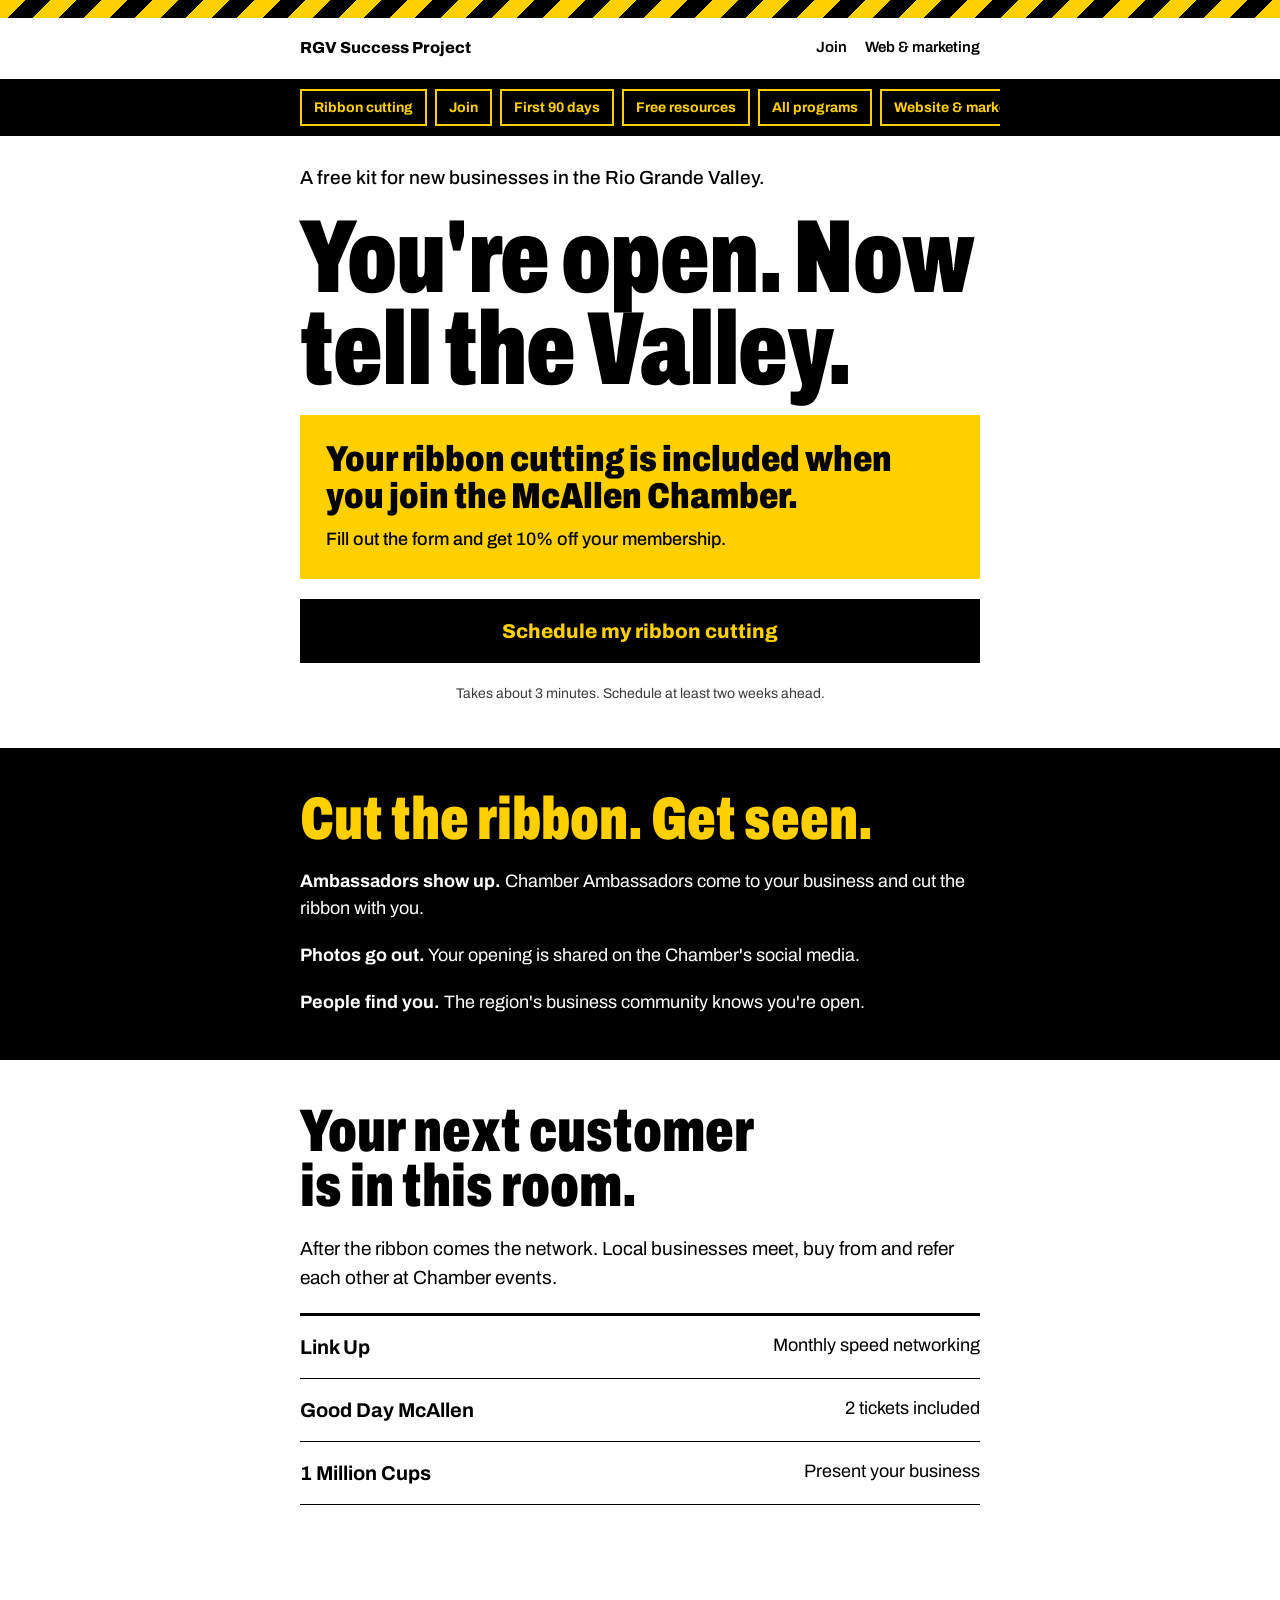
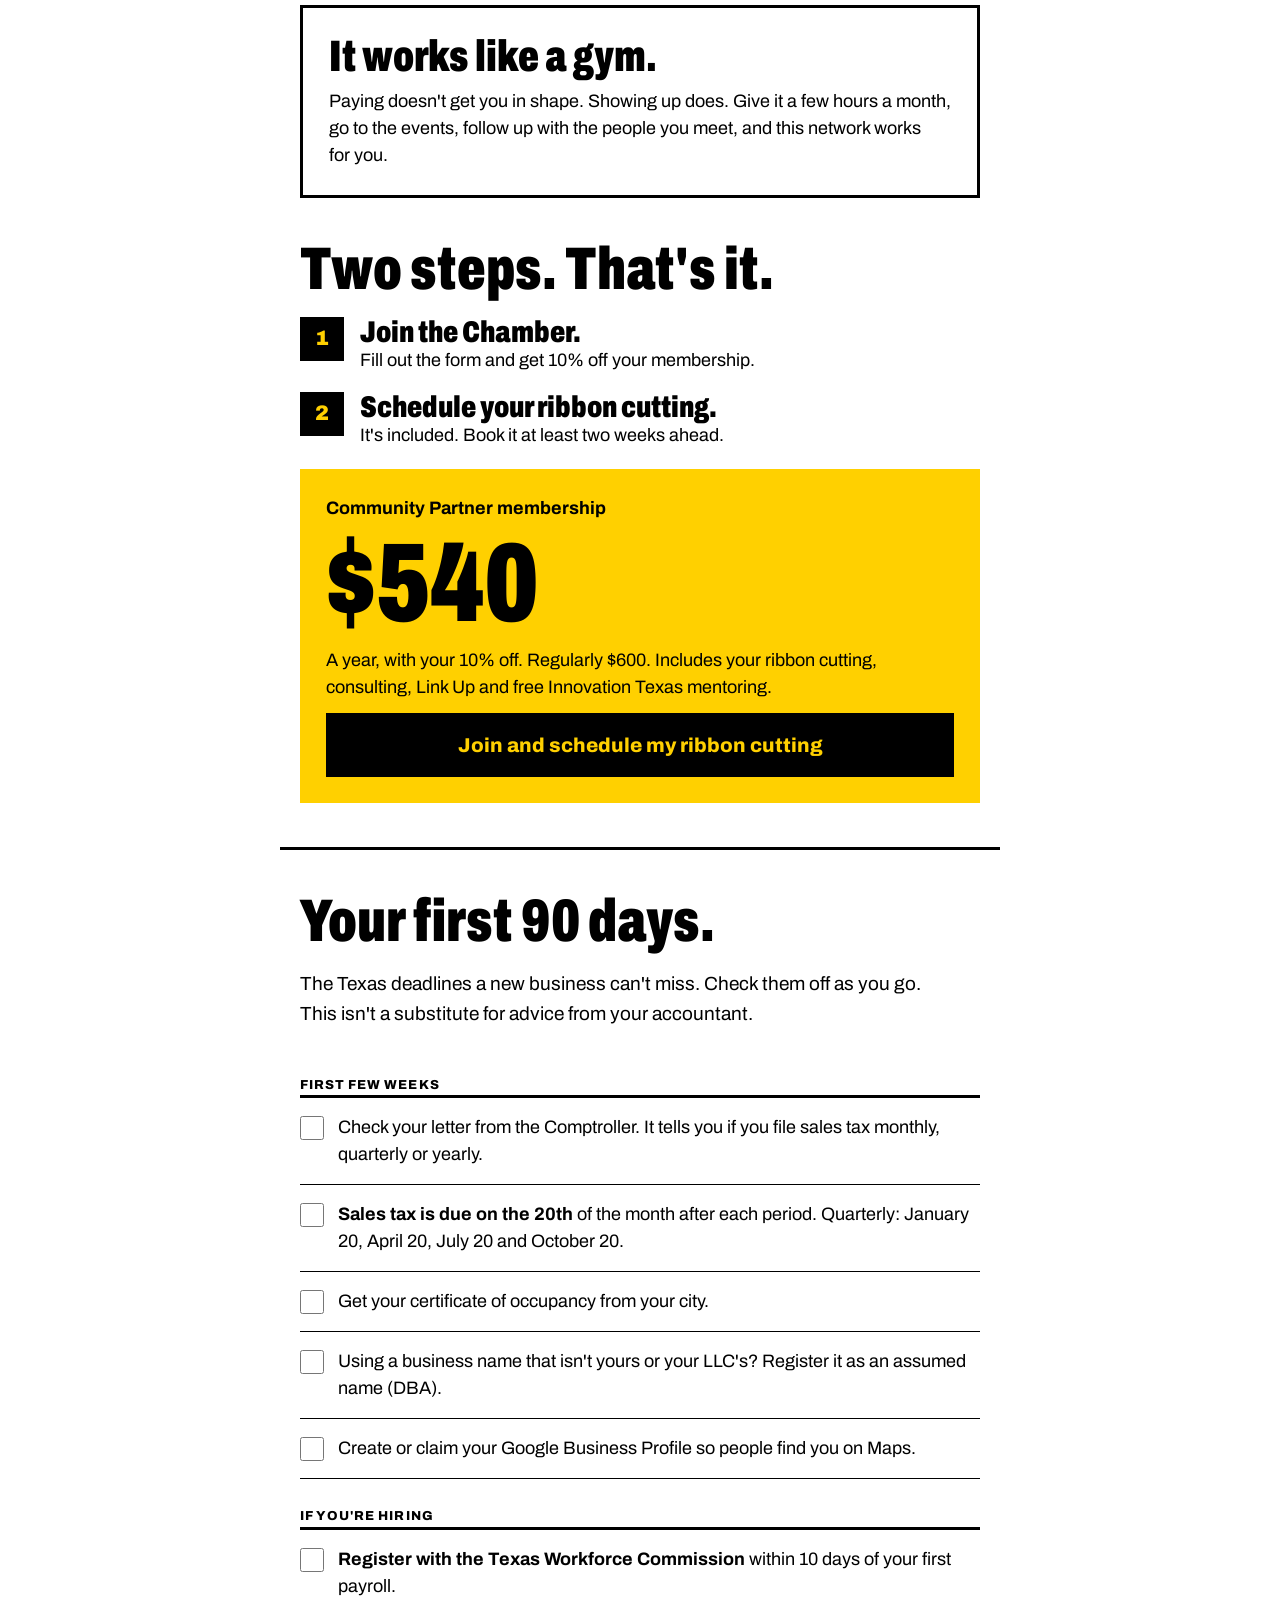
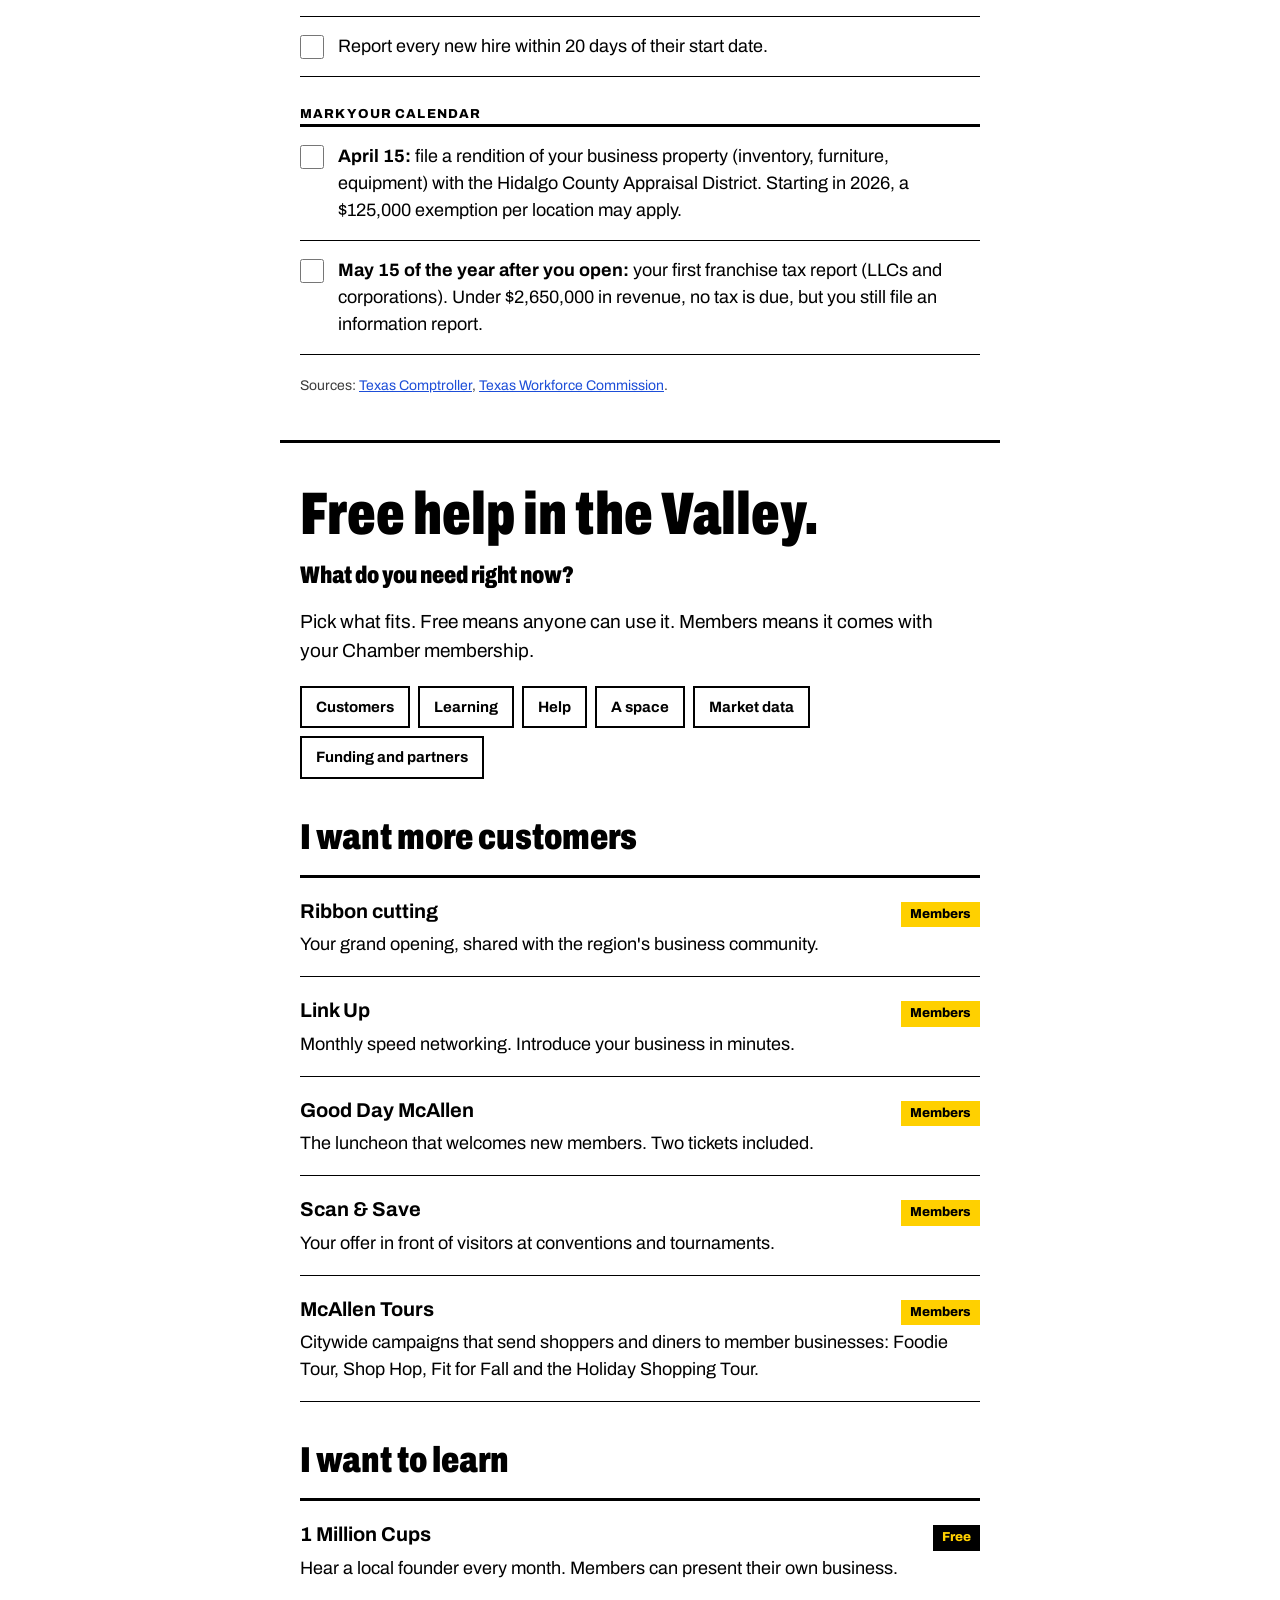
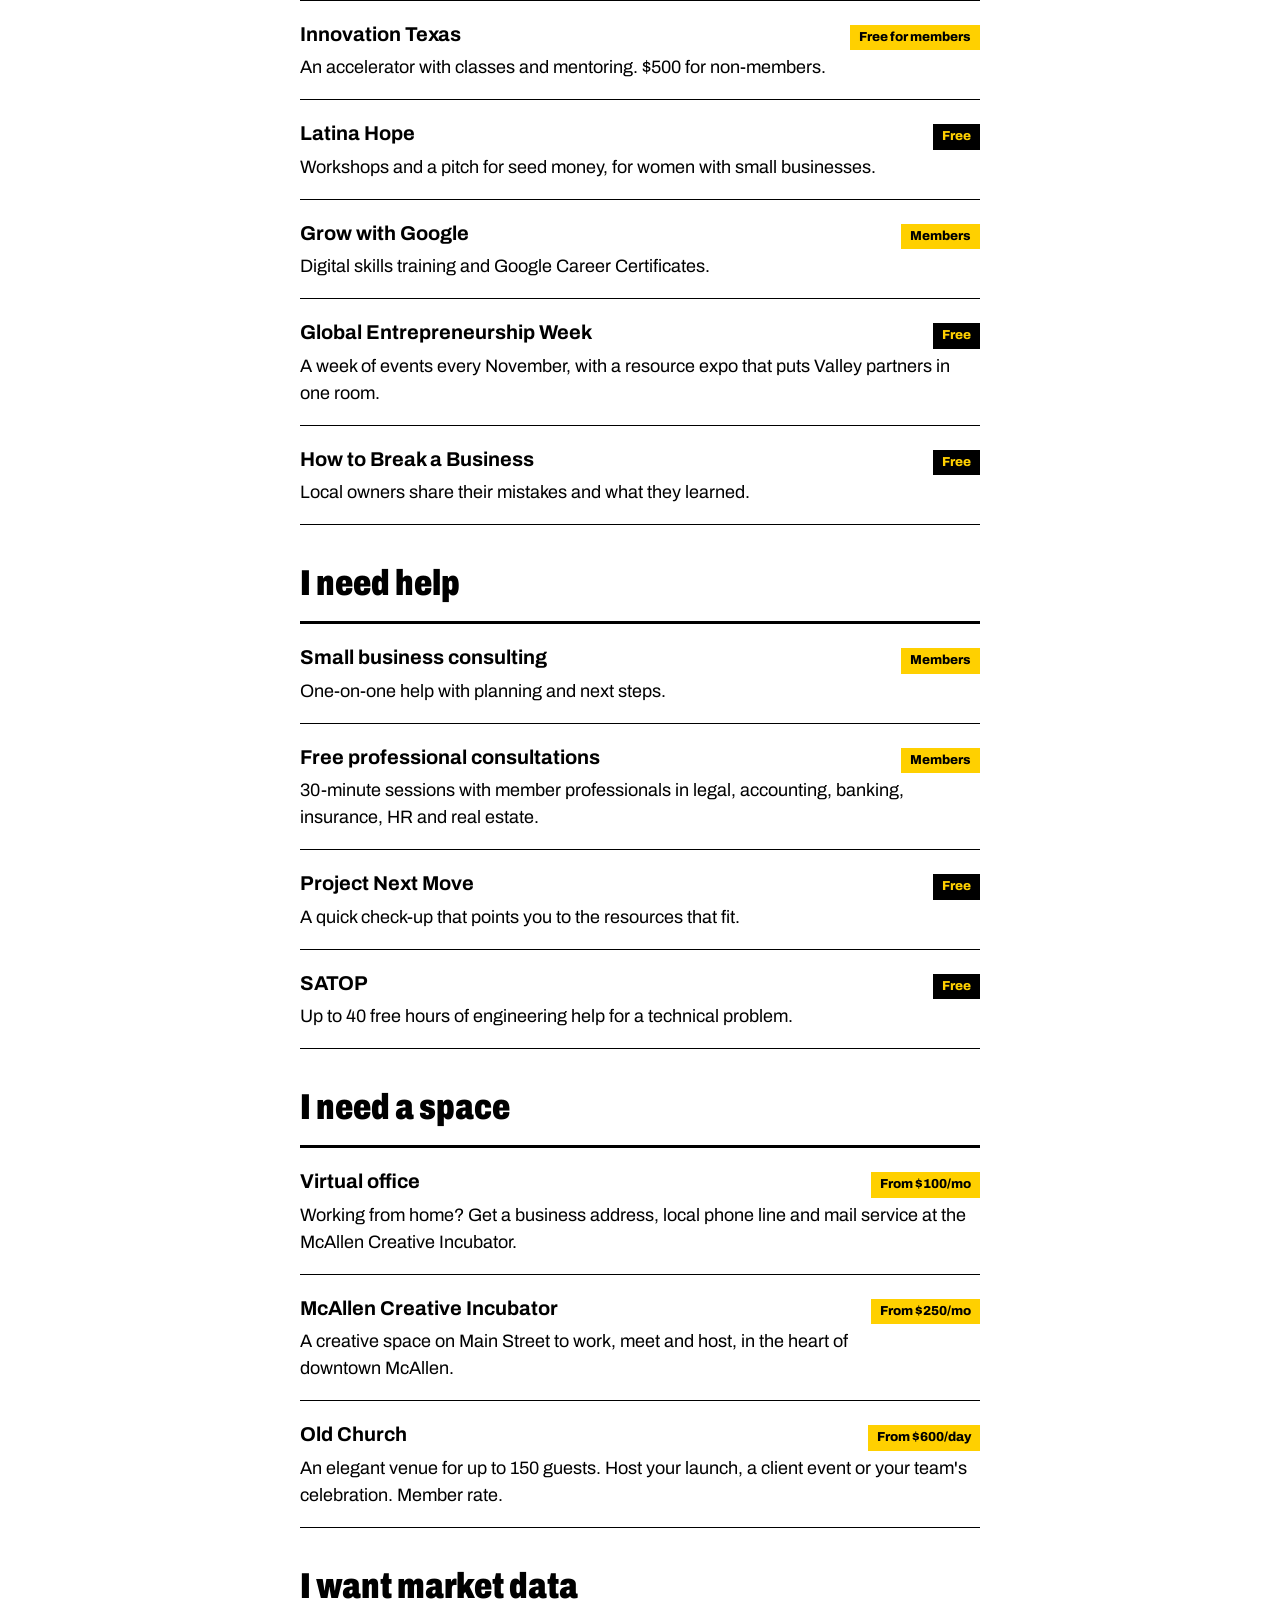
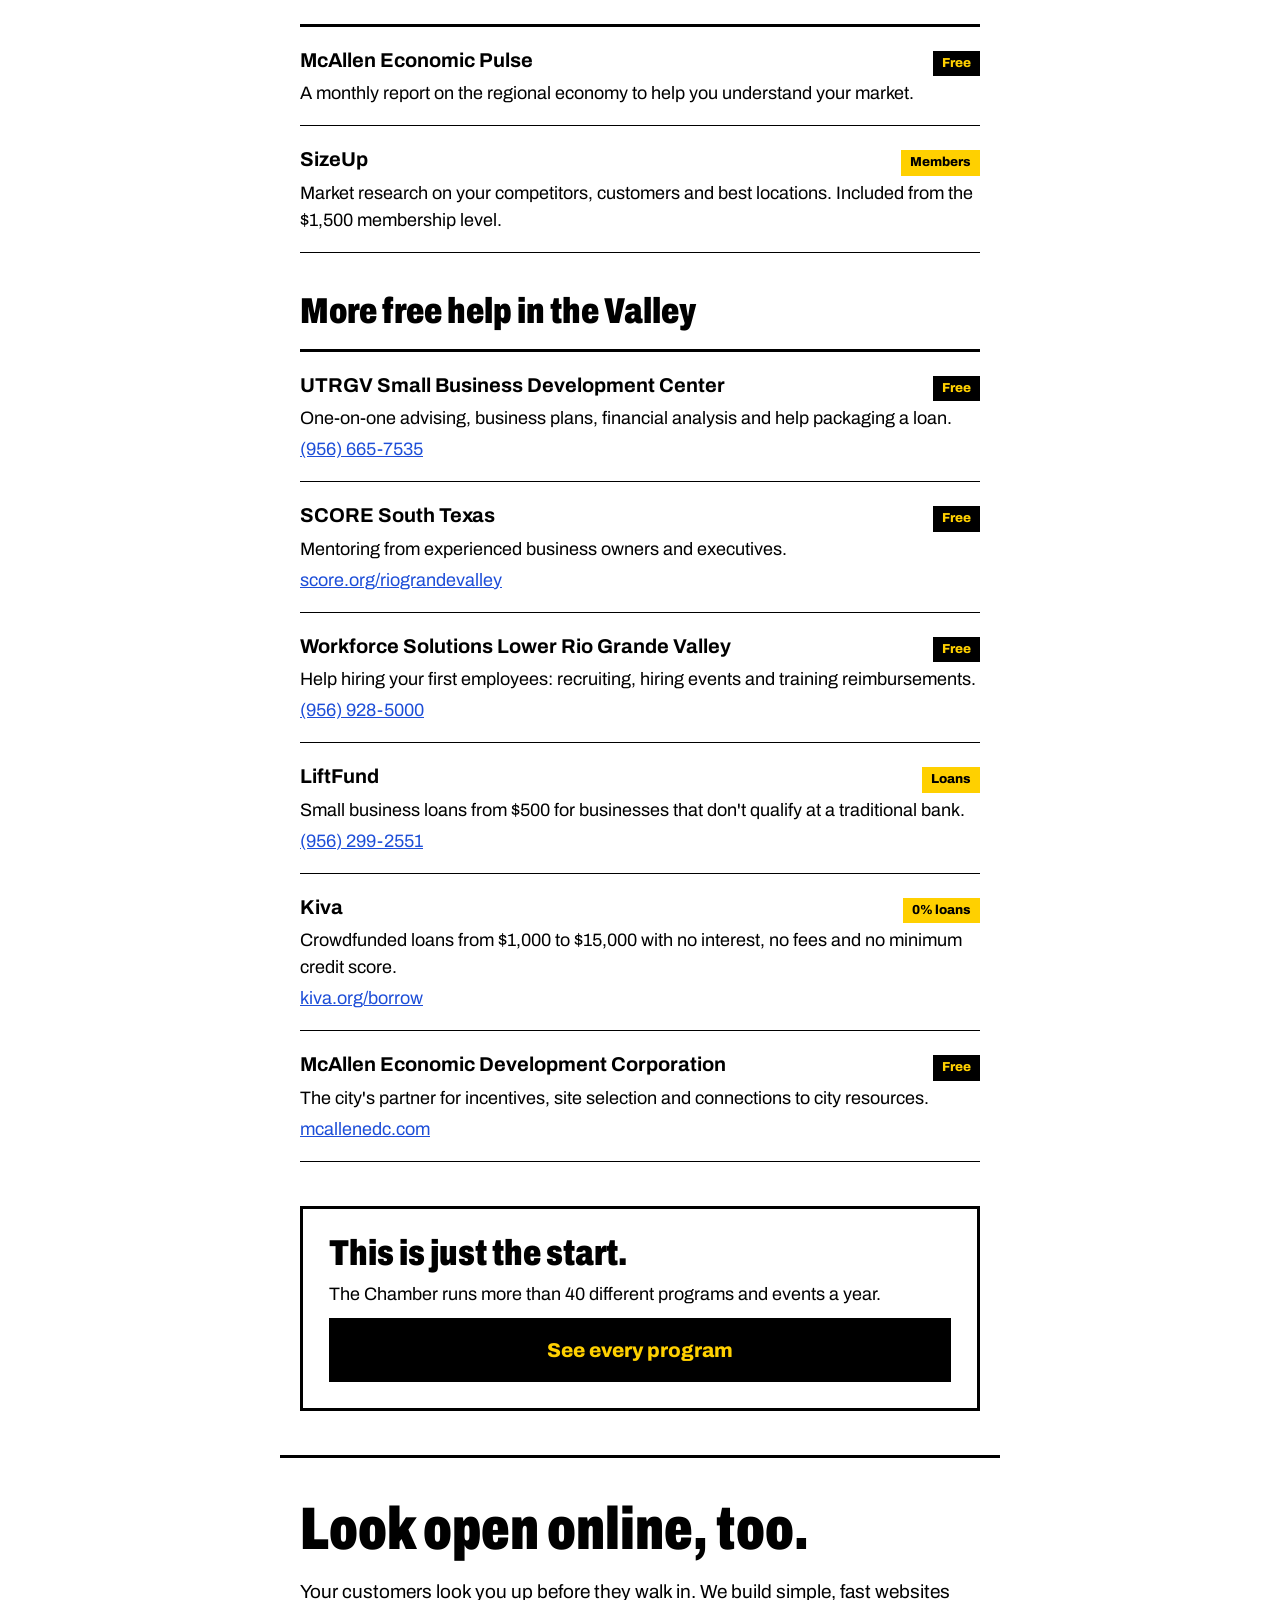
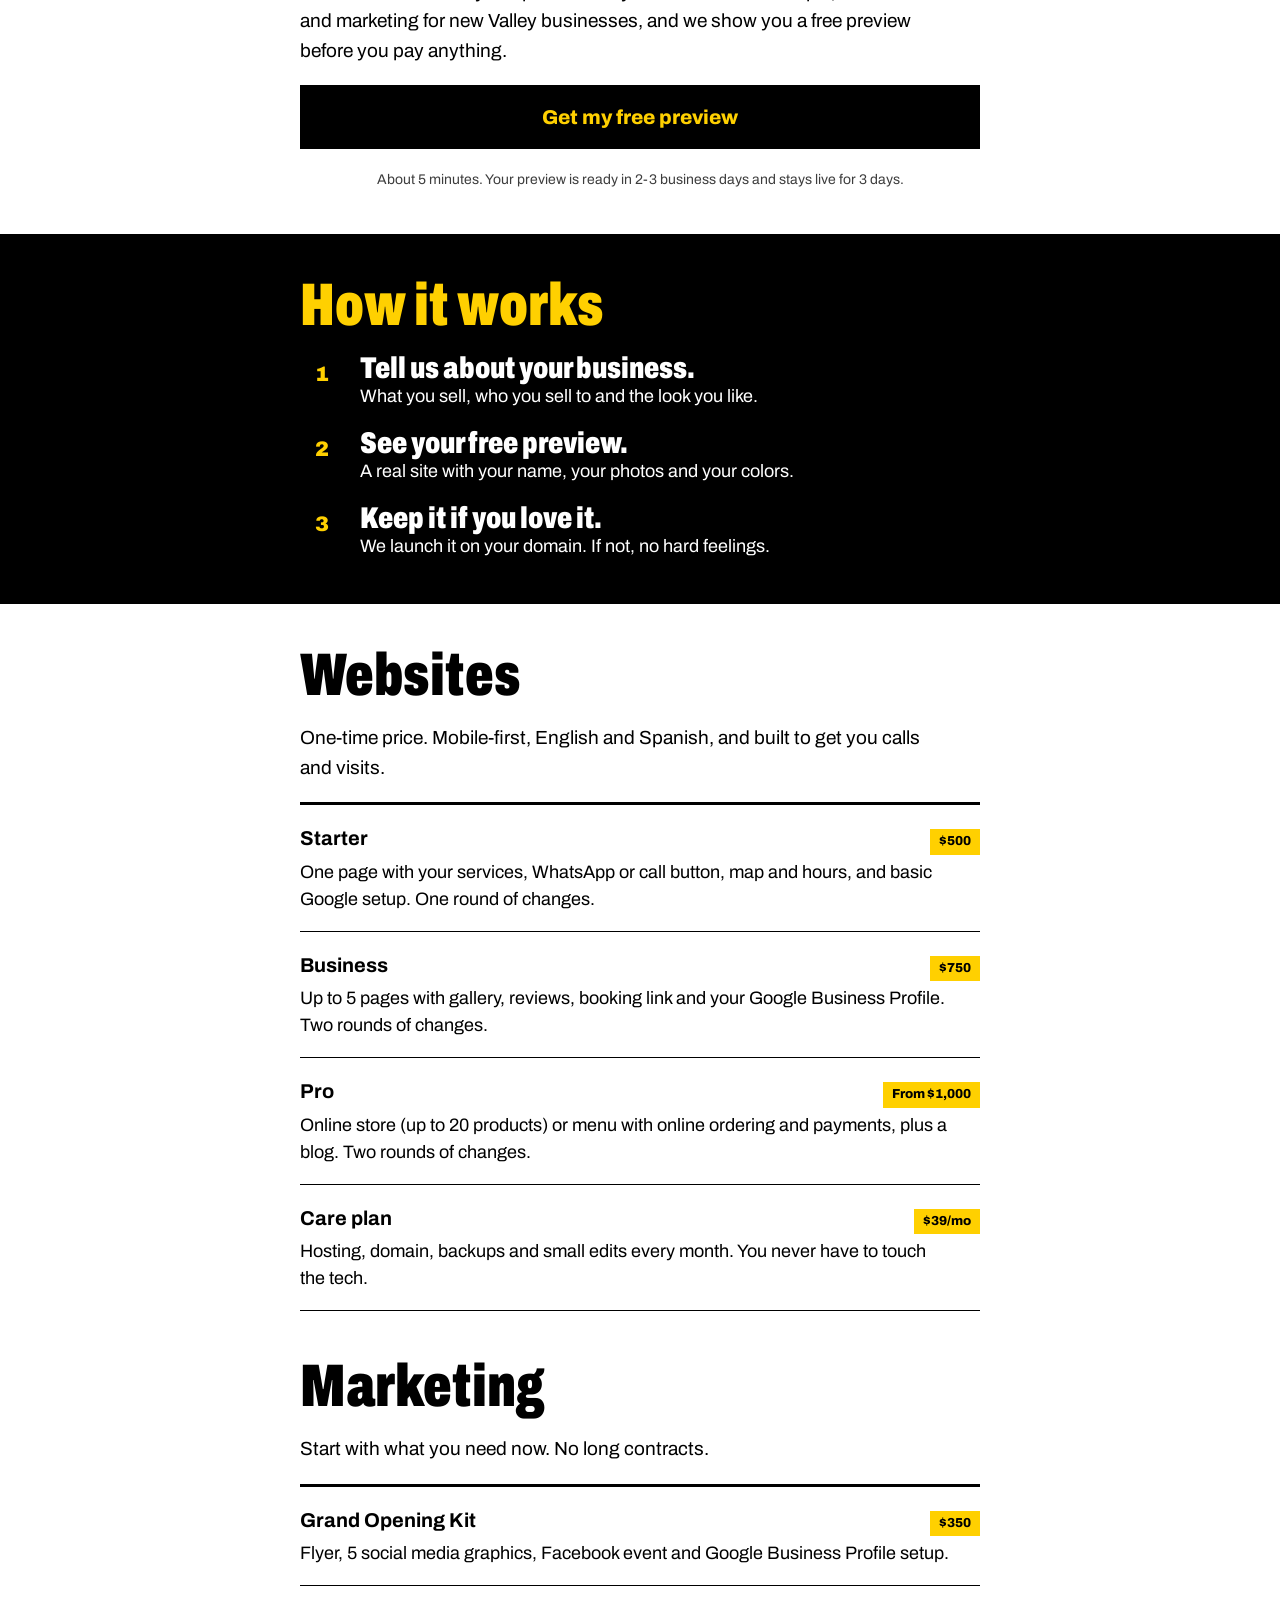
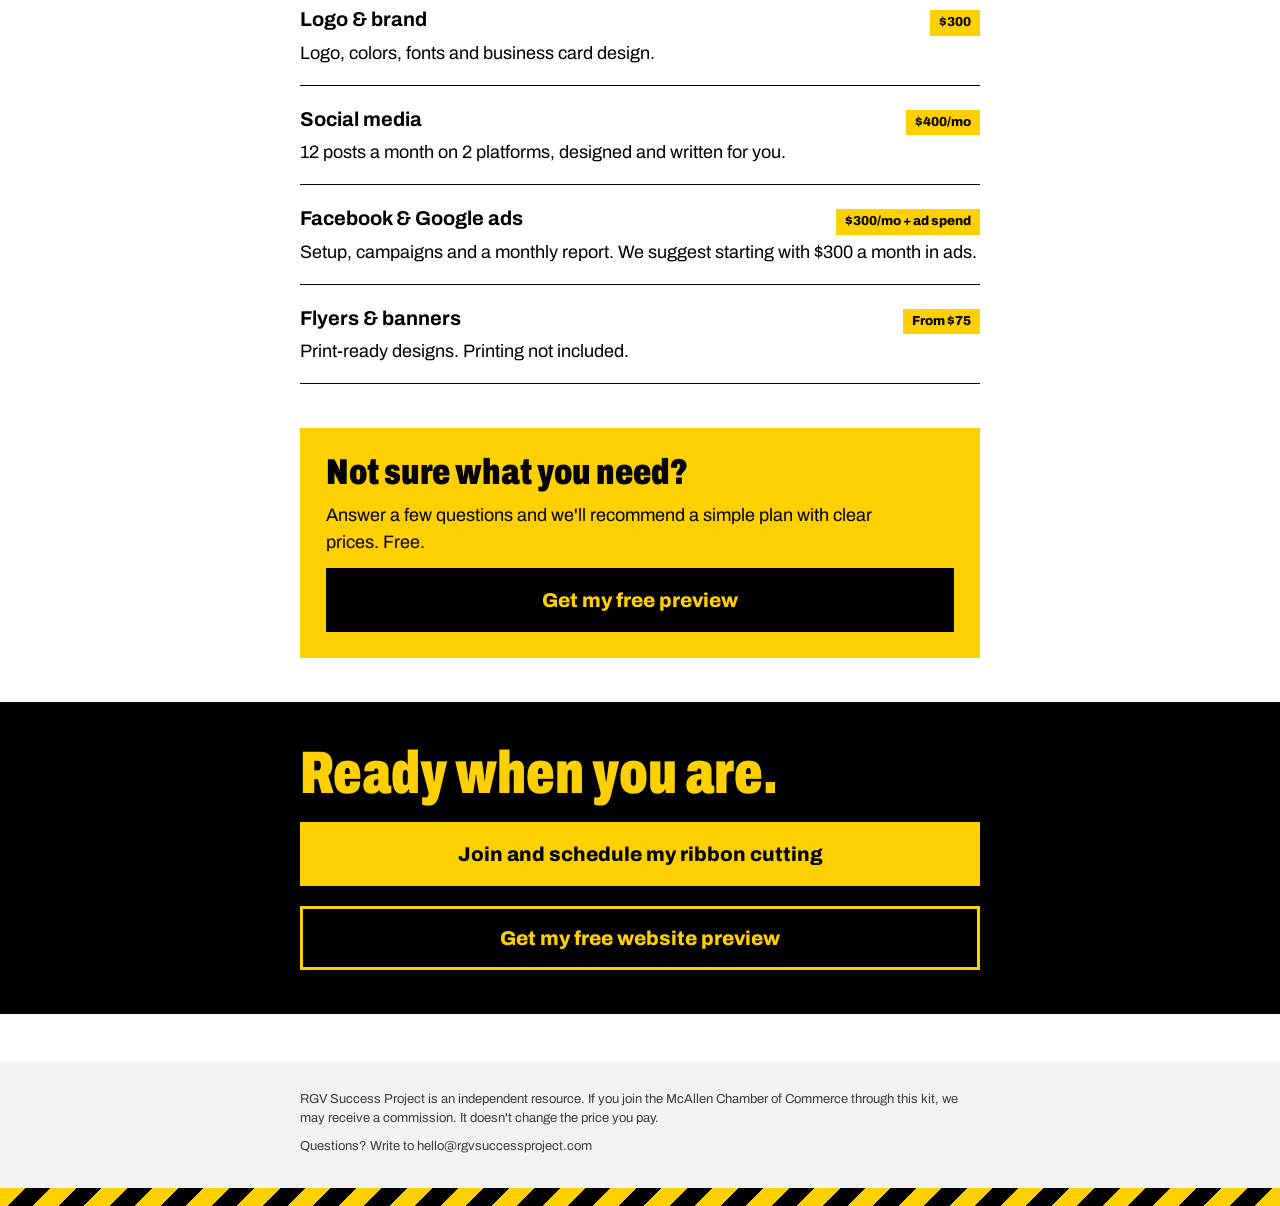
==== commit 4c265985: "Add files via upload" ====
--- a/index.html
+++ b/index.html
@@ -32,7 +32,7 @@
 <nav class="nav"><a href="#join">Join</a><a href="#grow">Web &amp; marketing</a></nav>
 </header>
 <nav class="jump" aria-label="Sections"><div class="wrap jump-in">
-<a href="#ribbon">Ribbon cutting</a><a href="#join">Join</a><a href="#checklist">First 90 days</a><a href="#resources">Free resources</a><a href="#grow">Website &amp; marketing</a>
+<a href="#ribbon">Ribbon cutting</a><a href="#join">Join</a><a href="#checklist">First 90 days</a><a href="#resources">Free resources</a><a href="programs/">All programs</a><a href="#grow">Website &amp; marketing</a>
 </div></nav>
 <main>
 <section id="ribbon" class="wrap section" style="padding-top:28px">
@@ -128,7 +128,7 @@
 <div class="box-line" style="margin-top:24px">
 <h2 class="h3">This is just the start.</h2>
 <p>The Chamber runs more than 40 different programs and events a year.</p>
-<a class="btn" href="https://claude.ai/artifact/9AW9AS5KQerejAFcrM3hce">See every program</a>
+<a class="btn" href="programs/">See every program</a>
 </div>
 </section>
 
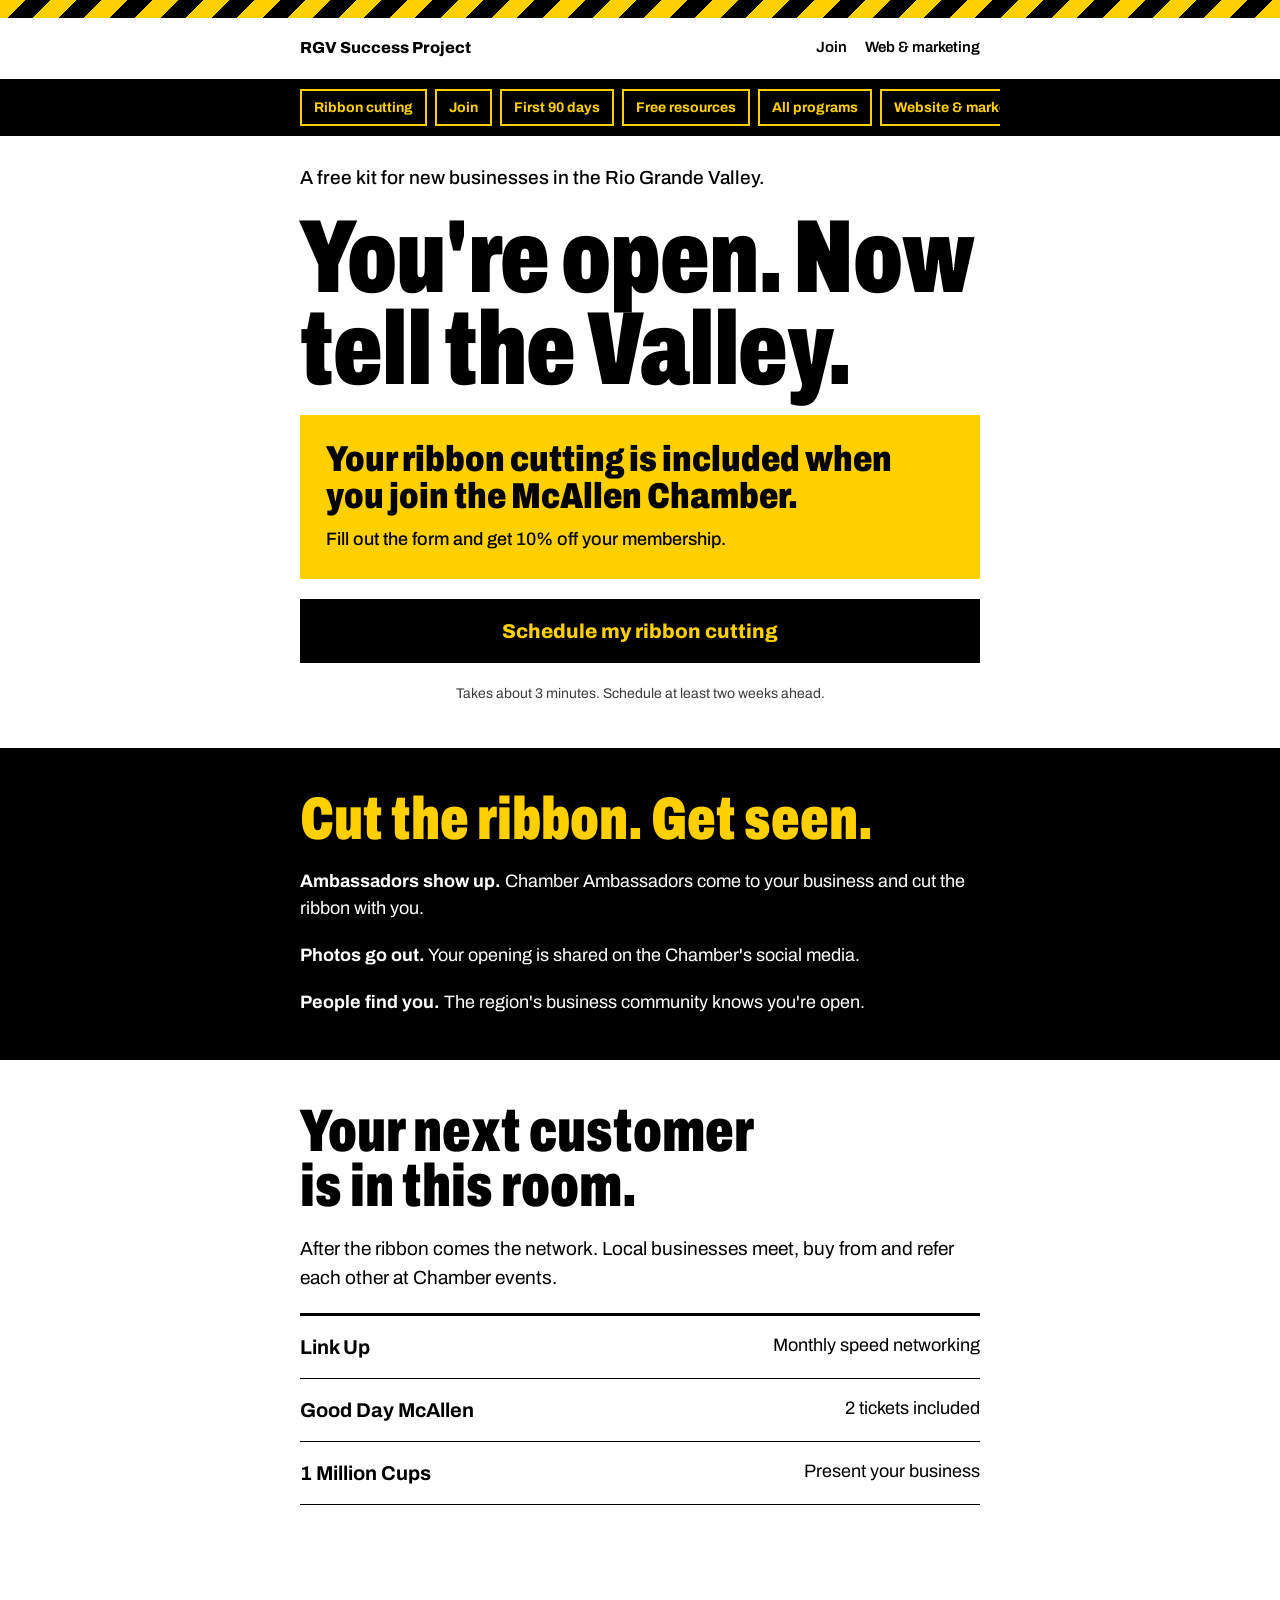
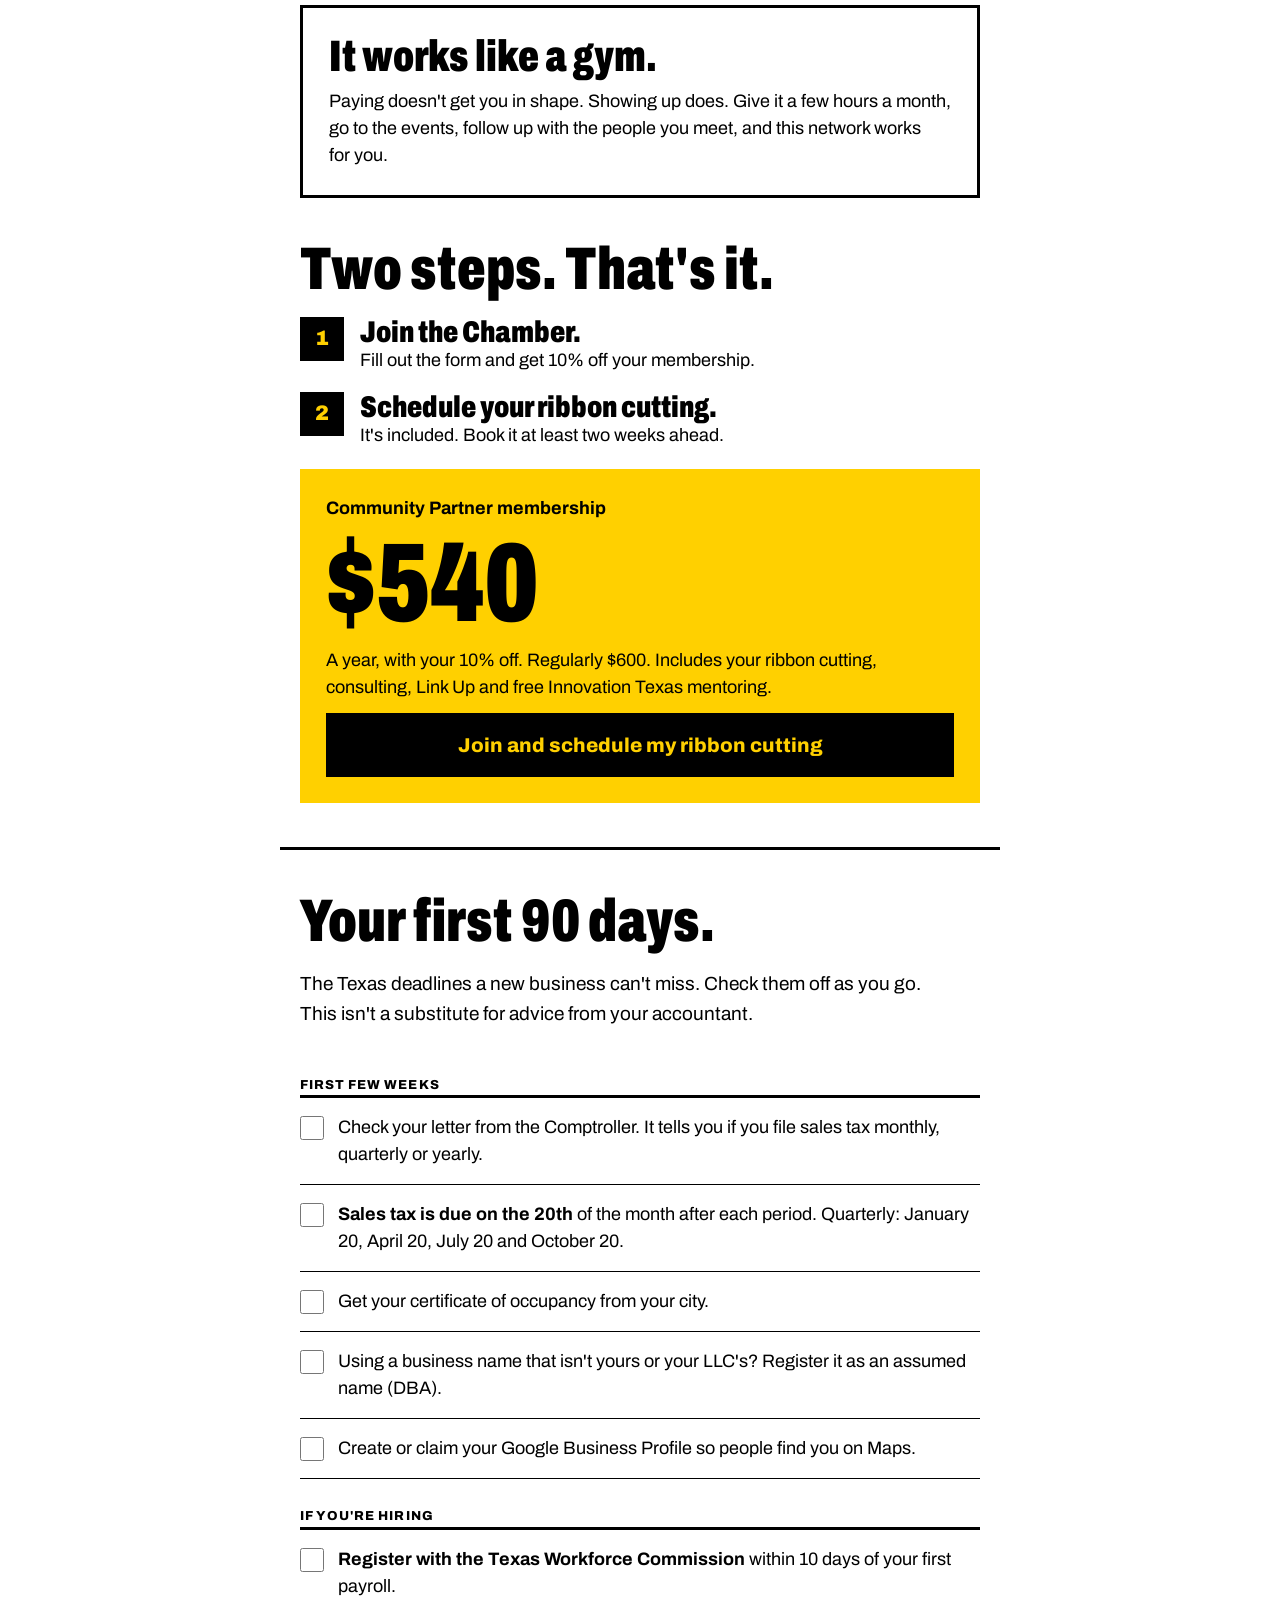
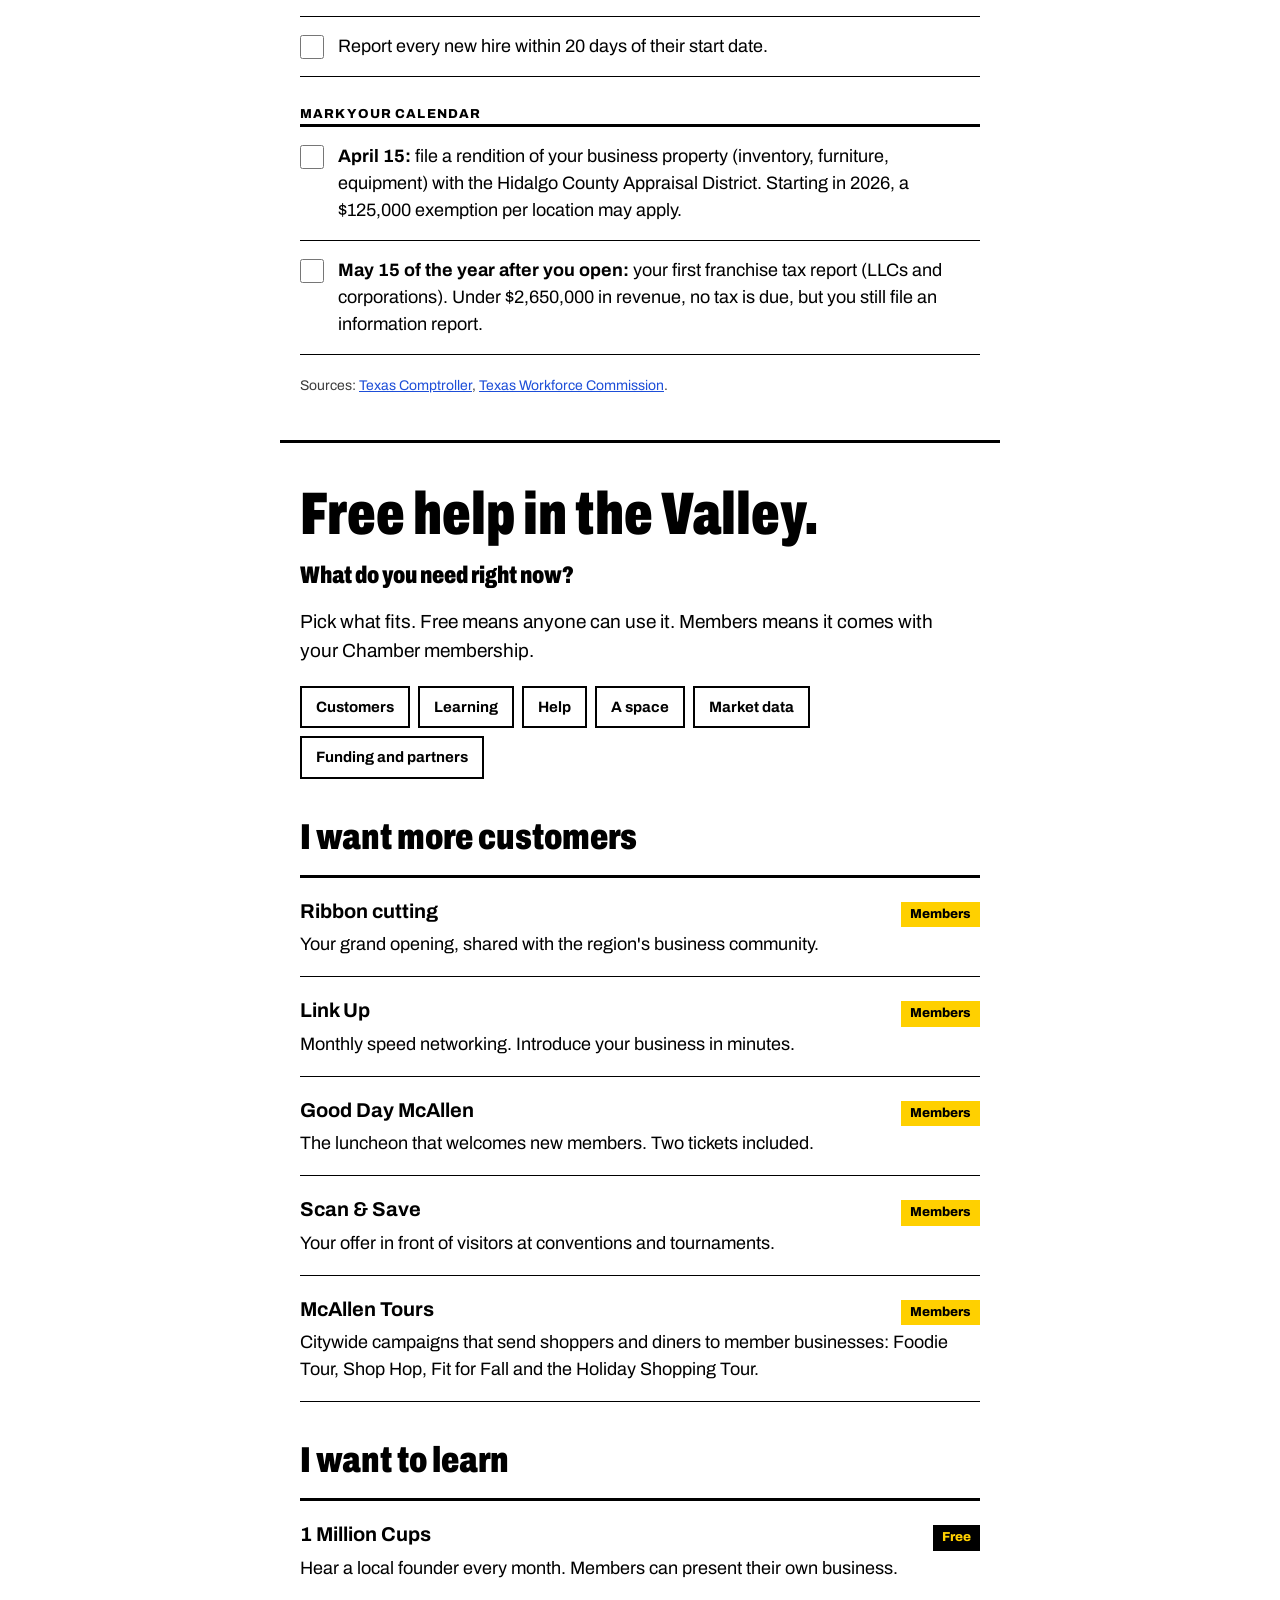
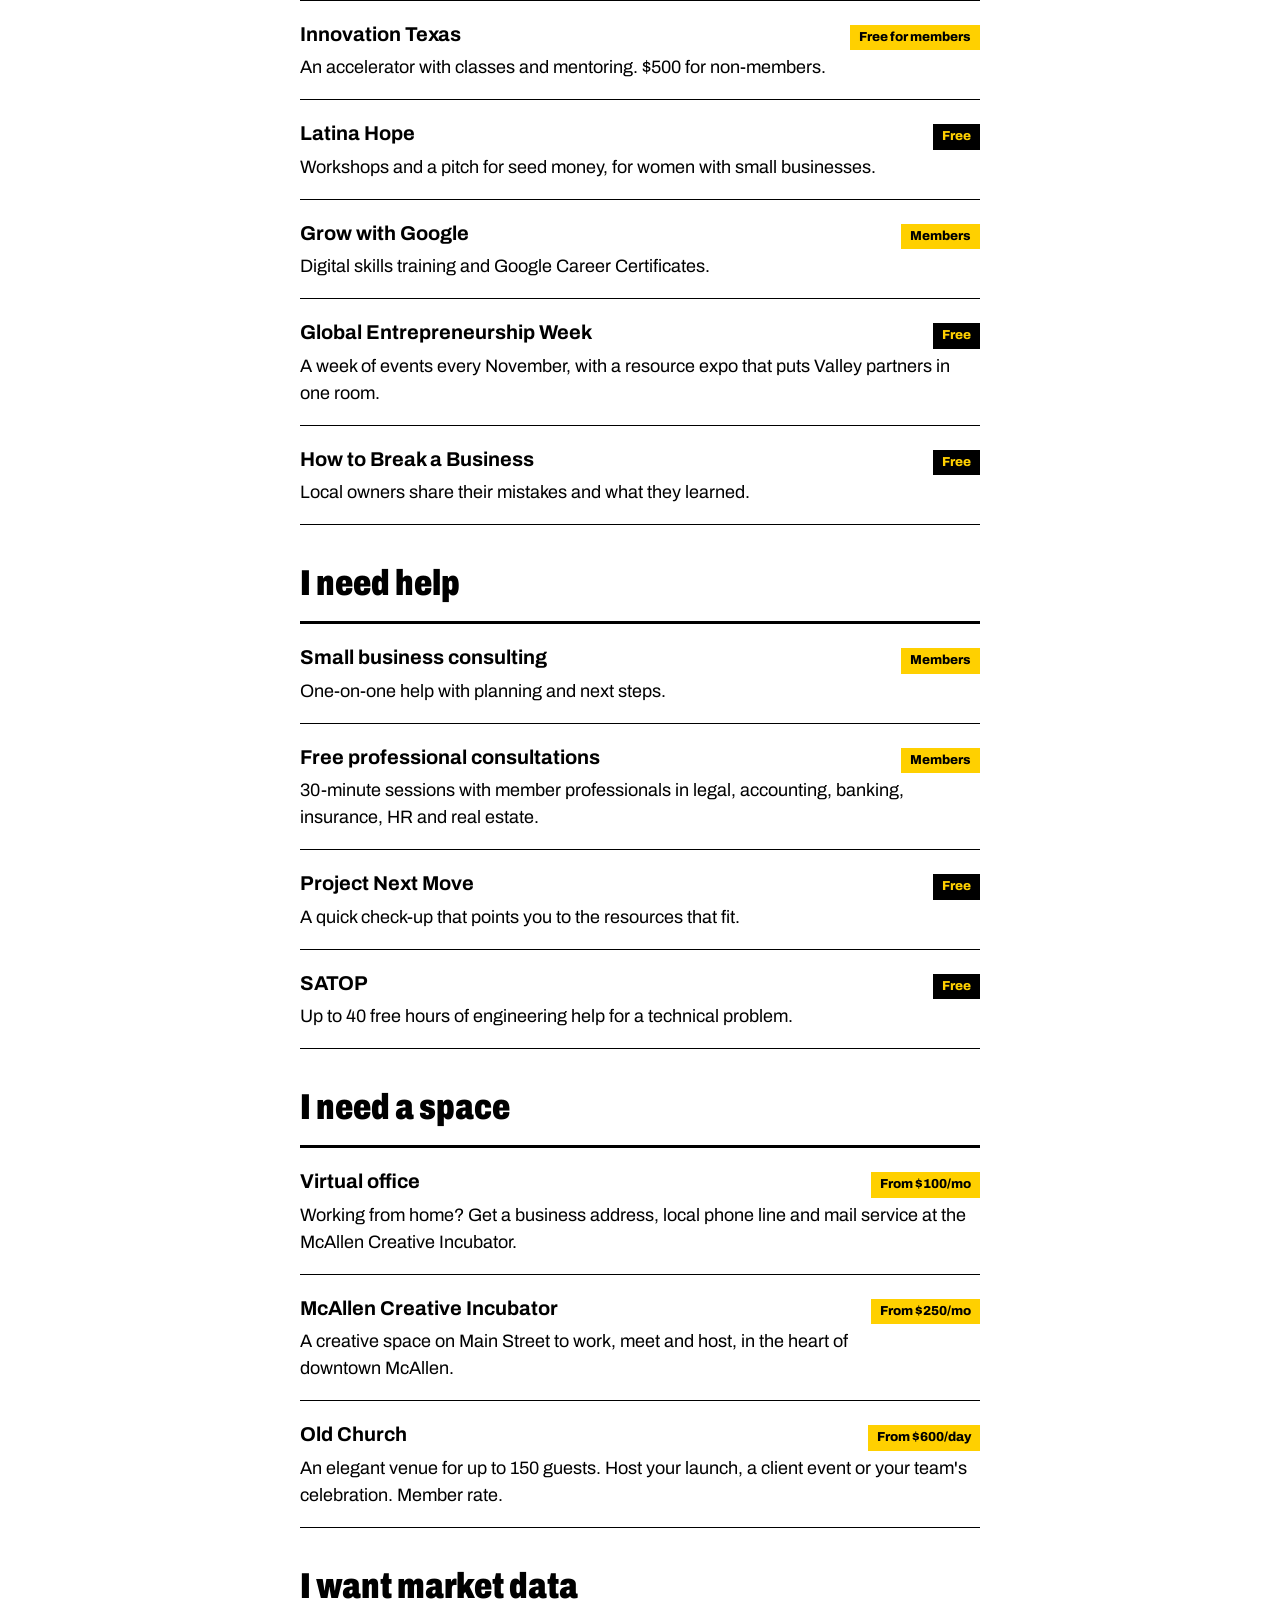
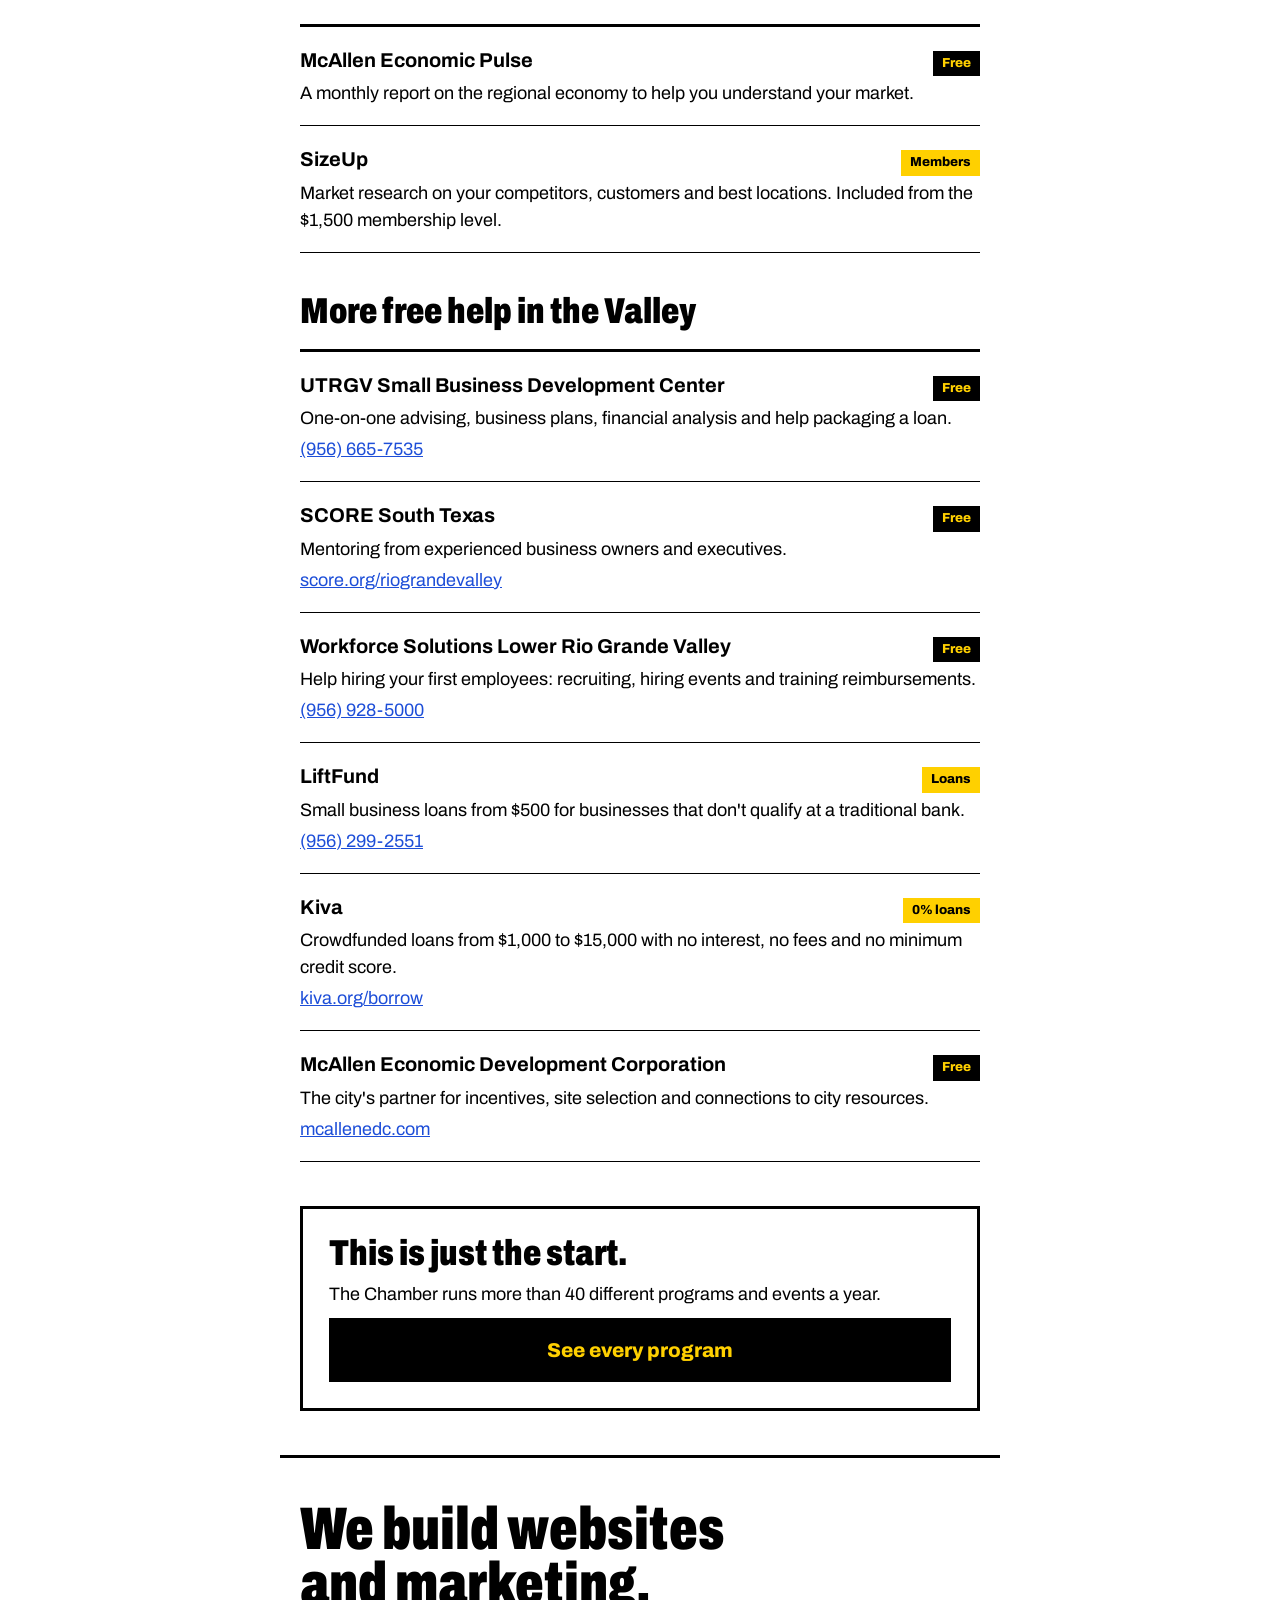
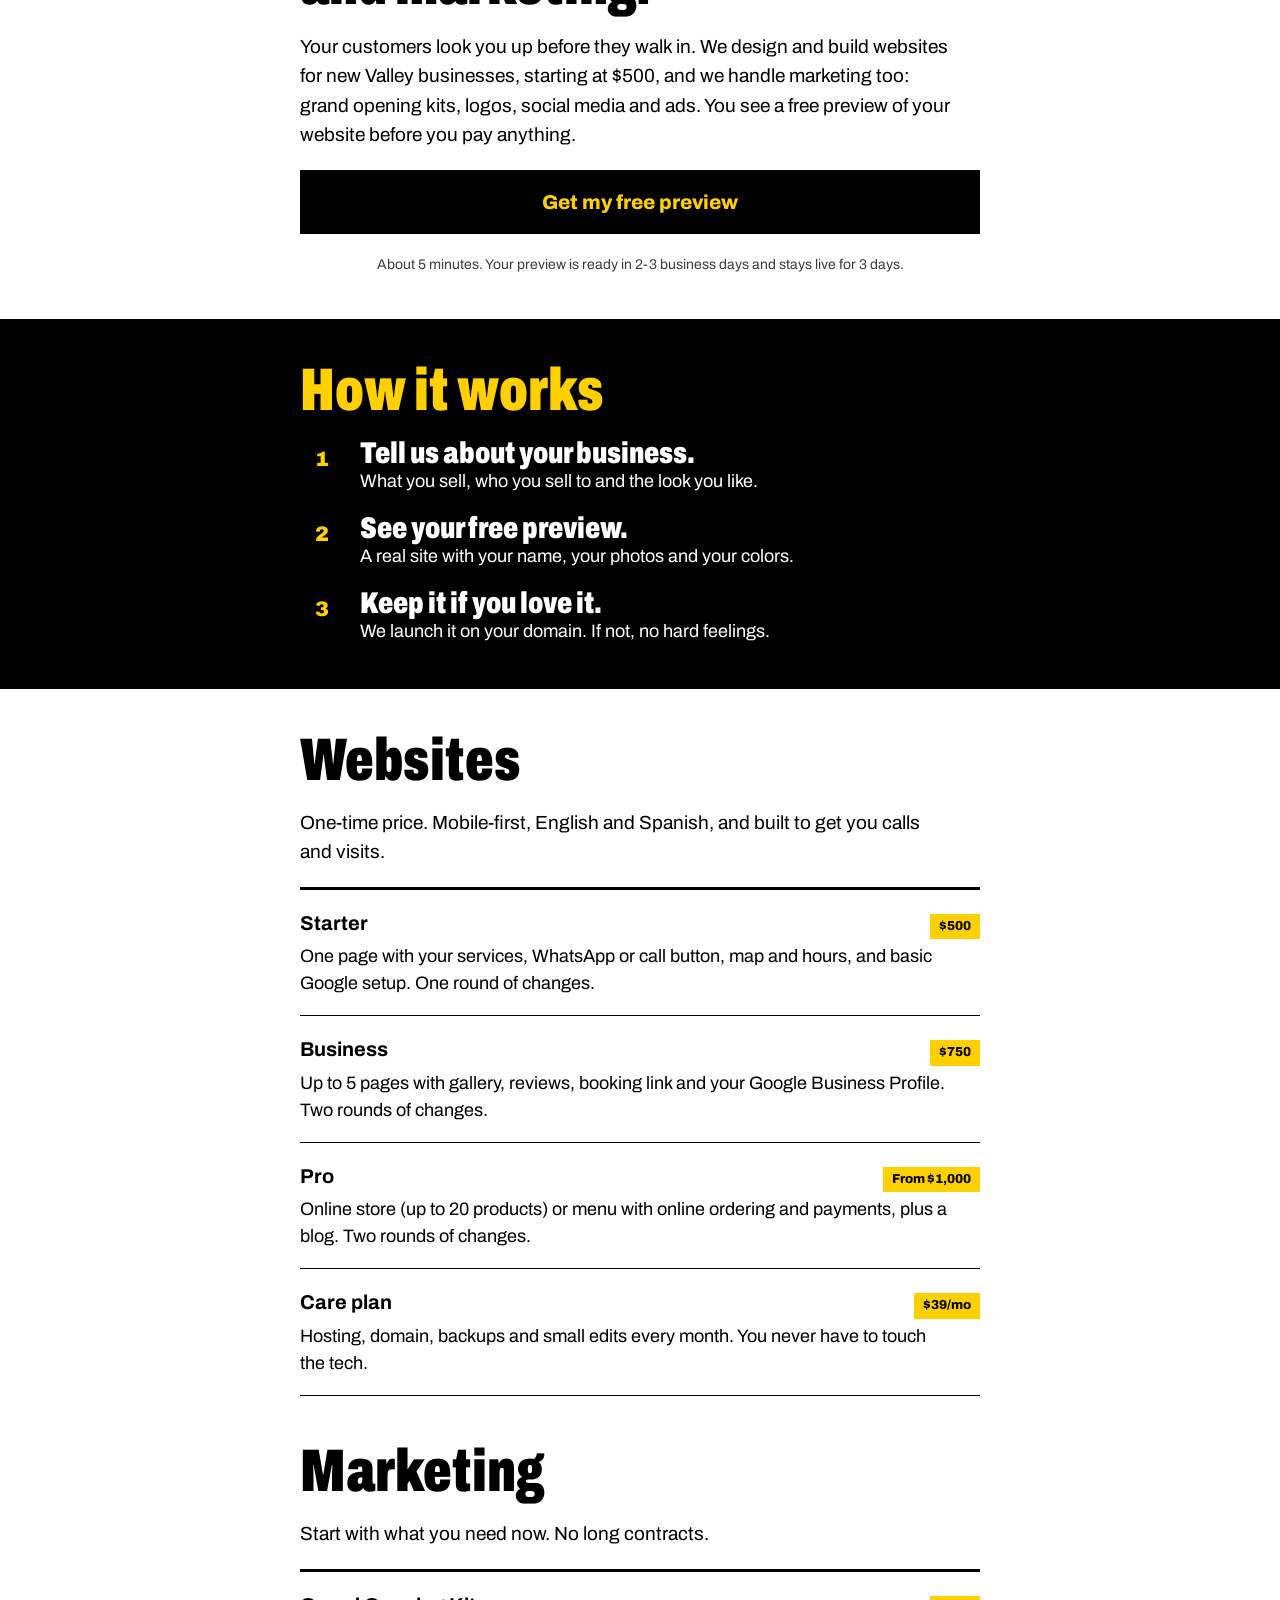
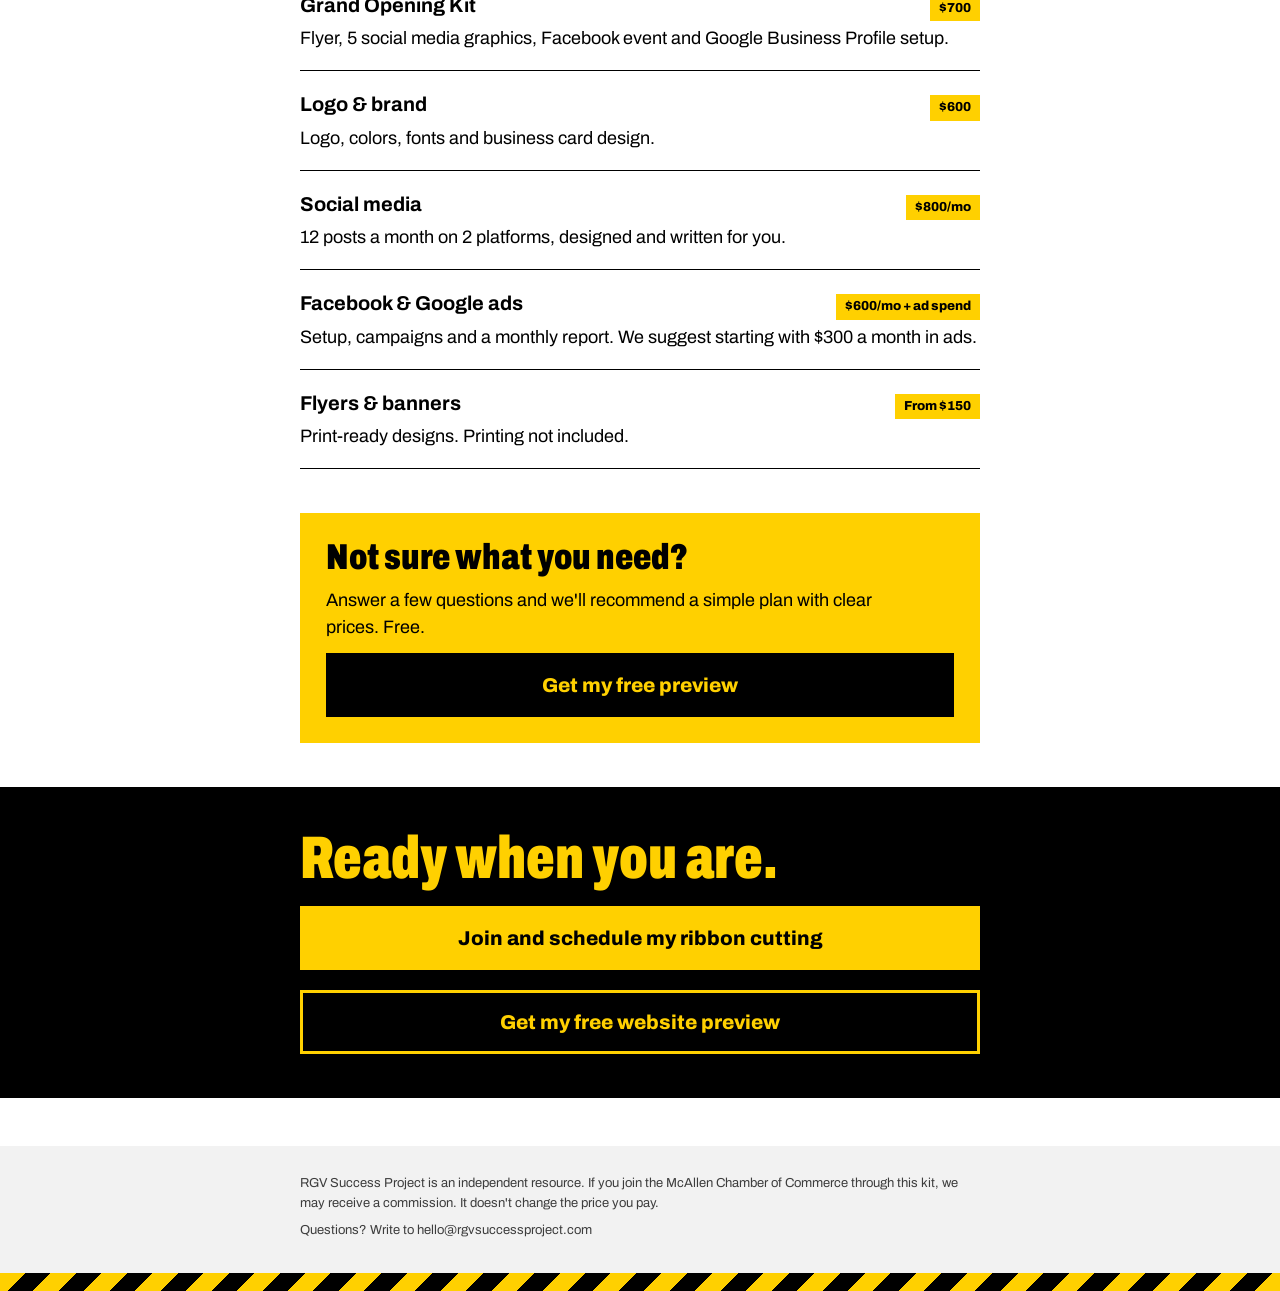
==== commit fcb6d6df: "Add files via upload" ====
--- a/index.html
+++ b/index.html
@@ -133,8 +133,8 @@
 </section>
 
 <section id="grow" class="wrap section" style="border-top:3px solid var(--ink)">
-<h2 class="h2">Look open online, too.</h2>
-<p class="lead">Your customers look you up before they walk in. We build simple, fast websites and marketing for new Valley businesses, and we show you a free preview before you pay anything.</p>
+<h2 class="h2">We build websites and marketing.</h2>
+<p class="lead">Your customers look you up before they walk in. We design and build websites for new Valley businesses, starting at $500, and we handle marketing too: grand opening kits, logos, social media and ads. You see a free preview of your website before you pay anything.</p>
 <a class="btn" href="https://forms.gle/cYL2gvpMyrDG8BC86">Get my free preview</a>
 <p class="note" style="text-align:center">About 5 minutes. Your preview is ready in 2-3 business days and stays live for 3 days.</p>
 </section>
@@ -161,11 +161,11 @@
 <h2 id="marketing" class="h2" style="padding-top:28px">Marketing</h2>
 <p class="lead">Start with what you need now. No long contracts.</p>
 <div class="cards">
-<div class="card"><div class="card-h"><b>Grand Opening Kit</b><span class="tag">$350</span></div><p>Flyer, 5 social media graphics, Facebook event and Google Business Profile setup.</p></div>
-<div class="card"><div class="card-h"><b>Logo &amp; brand</b><span class="tag">$300</span></div><p>Logo, colors, fonts and business card design.</p></div>
-<div class="card"><div class="card-h"><b>Social media</b><span class="tag">$400/mo</span></div><p>12 posts a month on 2 platforms, designed and written for you.</p></div>
-<div class="card"><div class="card-h"><b>Facebook &amp; Google ads</b><span class="tag">$300/mo + ad spend</span></div><p>Setup, campaigns and a monthly report. We suggest starting with $300 a month in ads.</p></div>
-<div class="card"><div class="card-h"><b>Flyers &amp; banners</b><span class="tag">From $75</span></div><p>Print-ready designs. Printing not included.</p></div>
+<div class="card"><div class="card-h"><b>Grand Opening Kit</b><span class="tag">$700</span></div><p>Flyer, 5 social media graphics, Facebook event and Google Business Profile setup.</p></div>
+<div class="card"><div class="card-h"><b>Logo &amp; brand</b><span class="tag">$600</span></div><p>Logo, colors, fonts and business card design.</p></div>
+<div class="card"><div class="card-h"><b>Social media</b><span class="tag">$800/mo</span></div><p>12 posts a month on 2 platforms, designed and written for you.</p></div>
+<div class="card"><div class="card-h"><b>Facebook &amp; Google ads</b><span class="tag">$600/mo + ad spend</span></div><p>Setup, campaigns and a monthly report. We suggest starting with $300 a month in ads.</p></div>
+<div class="card"><div class="card-h"><b>Flyers &amp; banners</b><span class="tag">From $150</span></div><p>Print-ready designs. Printing not included.</p></div>
 </div>
 
 <div class="box-sun" style="margin-top:24px">
